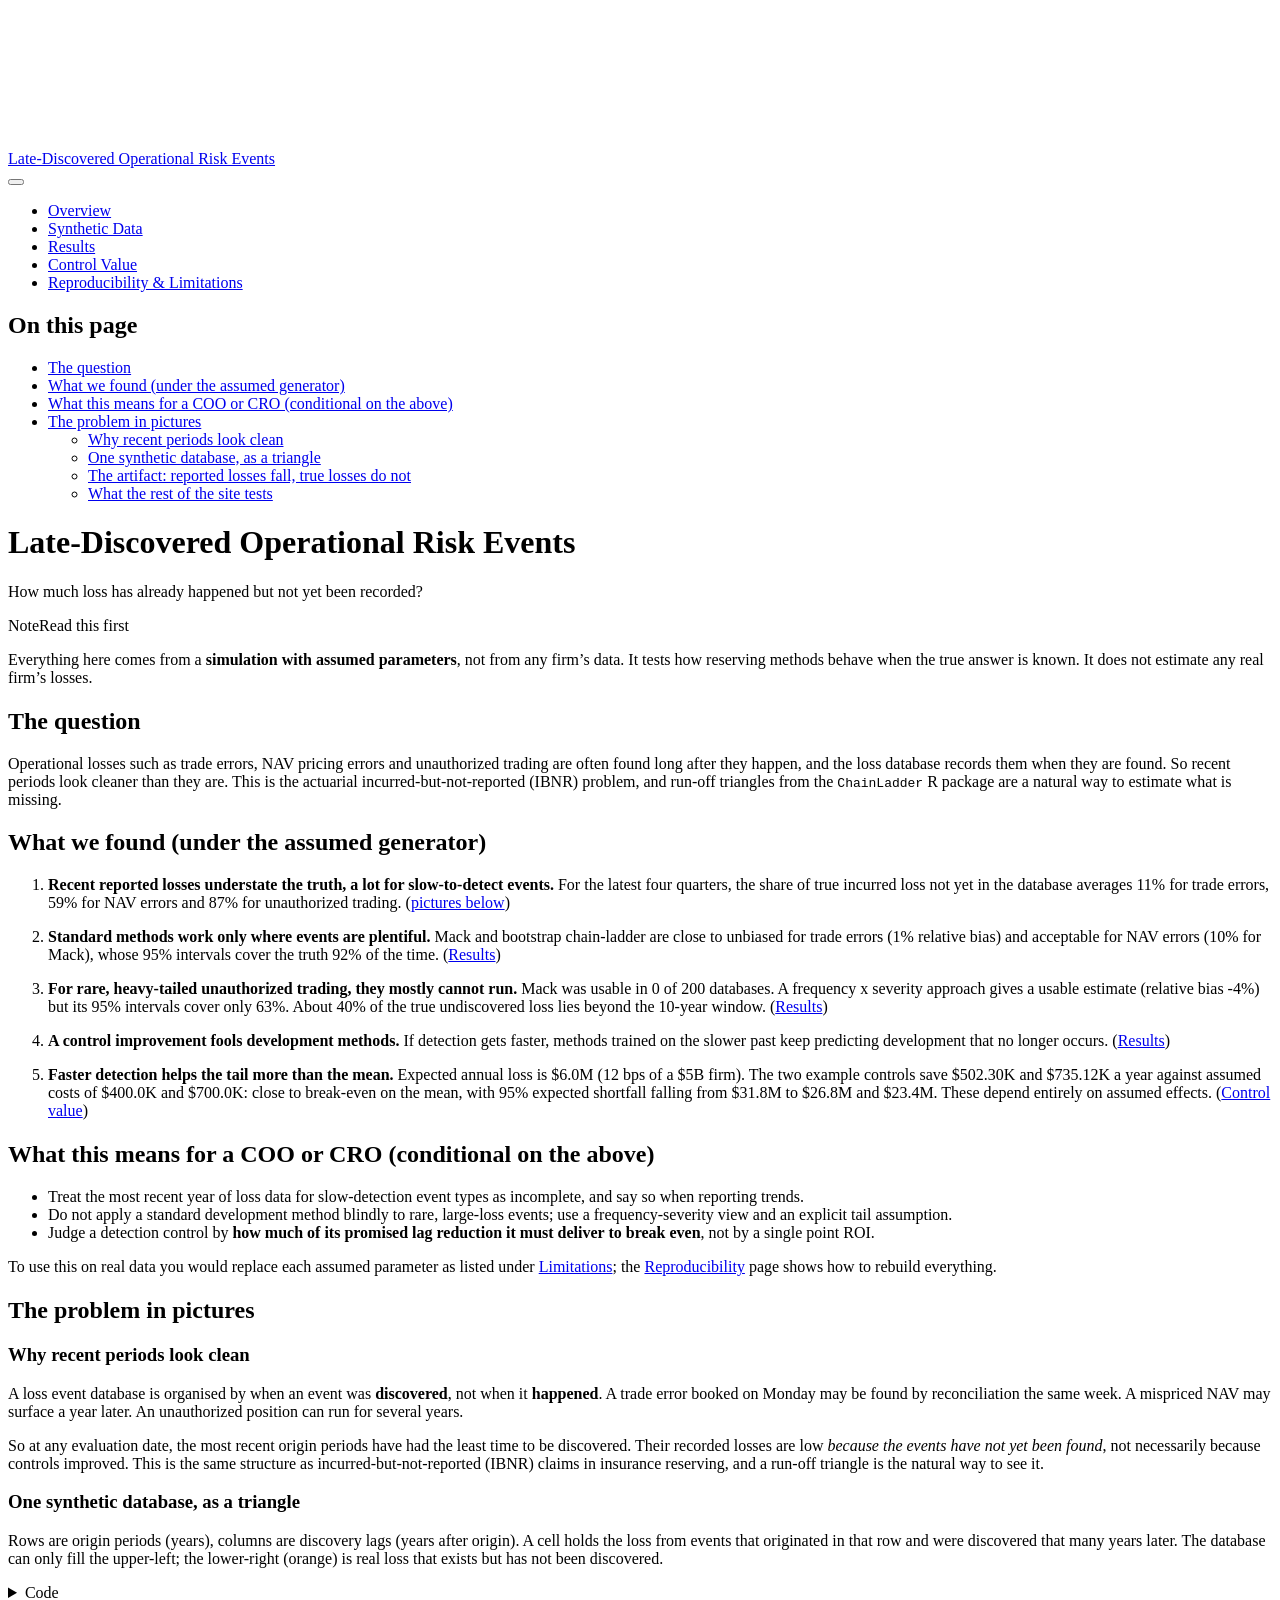
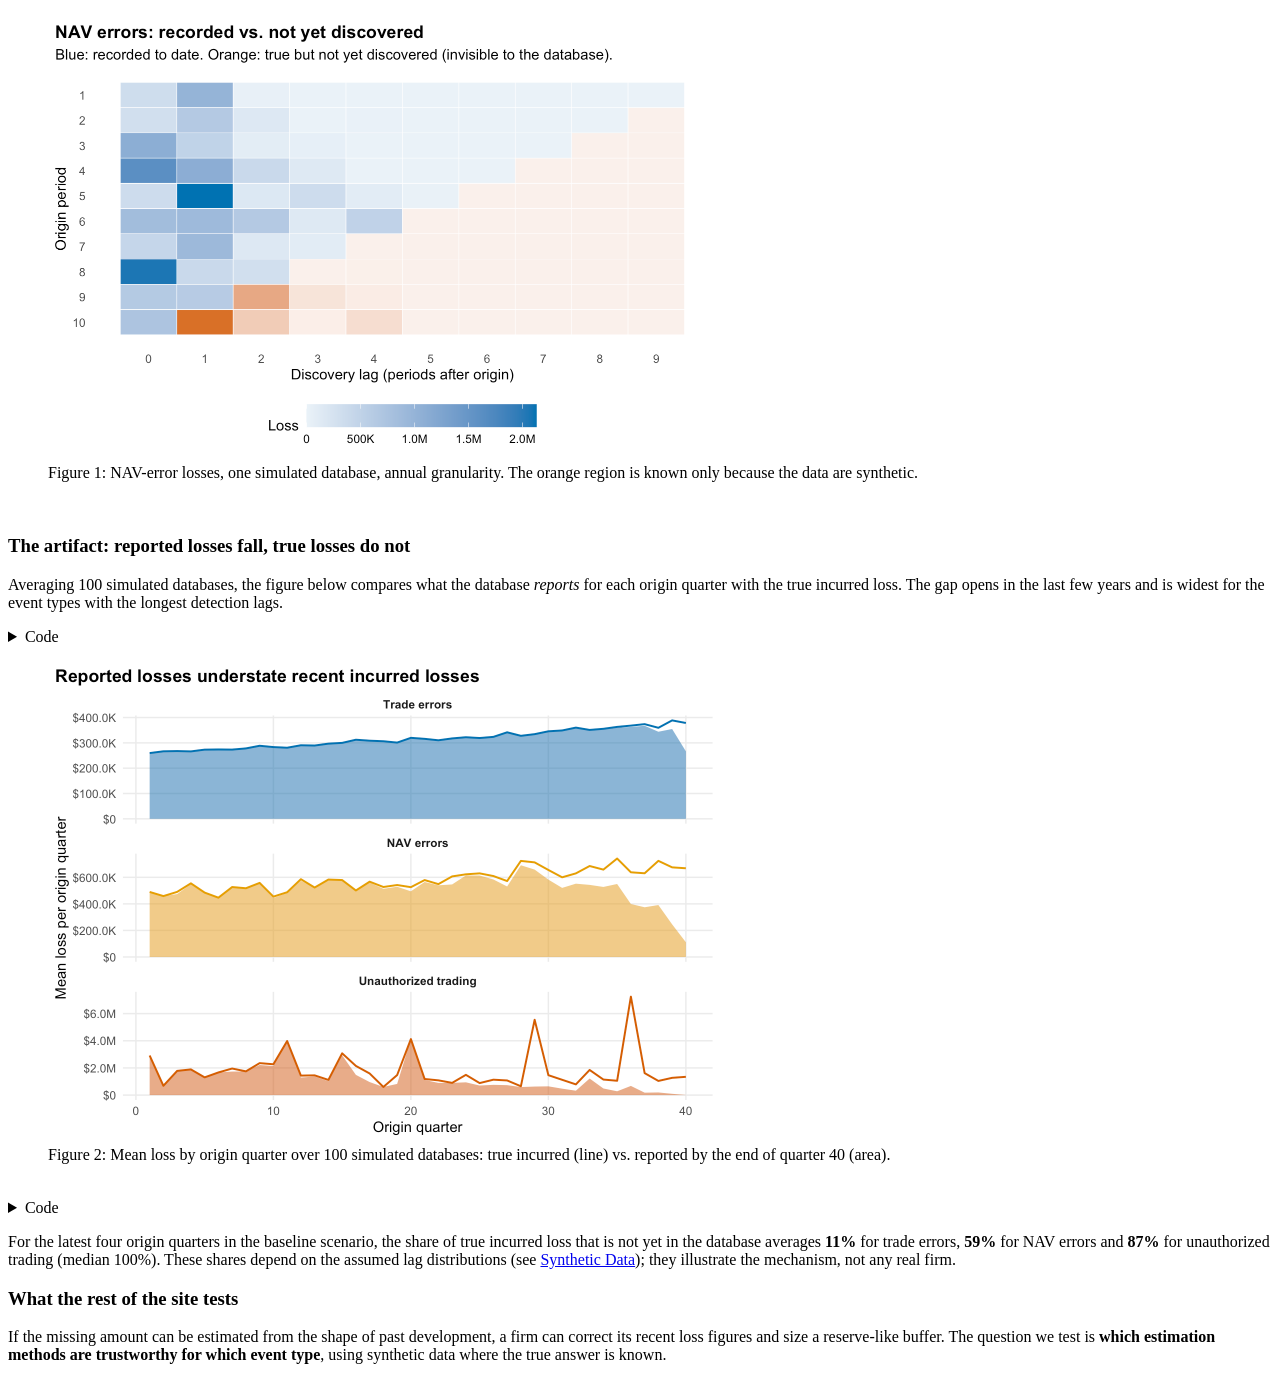
==== docs/index.html @ 443b8a9e "Initial commit: late-discovered operational risk events study Synthetic buy-side loss event database" ====
<!DOCTYPE html>
<html xmlns="http://www.w3.org/1999/xhtml" lang="en" xml:lang="en"><head>

<meta charset="utf-8">
<meta name="generator" content="quarto-1.8.26">

<meta name="viewport" content="width=device-width, initial-scale=1.0, user-scalable=yes">


<title>Late-Discovered Operational Risk Events</title>
<style>
code{white-space: pre-wrap;}
span.smallcaps{font-variant: small-caps;}
div.columns{display: flex; gap: min(4vw, 1.5em);}
div.column{flex: auto; overflow-x: auto;}
div.hanging-indent{margin-left: 1.5em; text-indent: -1.5em;}
ul.task-list{list-style: none;}
ul.task-list li input[type="checkbox"] {
  width: 0.8em;
  margin: 0 0.8em 0.2em -1em; /* quarto-specific, see https://github.com/quarto-dev/quarto-cli/issues/4556 */ 
  vertical-align: middle;
}
/* CSS for syntax highlighting */
html { -webkit-text-size-adjust: 100%; }
pre > code.sourceCode { white-space: pre; position: relative; }
pre > code.sourceCode > span { display: inline-block; line-height: 1.25; }
pre > code.sourceCode > span:empty { height: 1.2em; }
.sourceCode { overflow: visible; }
code.sourceCode > span { color: inherit; text-decoration: inherit; }
div.sourceCode { margin: 1em 0; }
pre.sourceCode { margin: 0; }
@media screen {
div.sourceCode { overflow: auto; }
}
@media print {
pre > code.sourceCode { white-space: pre-wrap; }
pre > code.sourceCode > span { text-indent: -5em; padding-left: 5em; }
}
pre.numberSource code
  { counter-reset: source-line 0; }
pre.numberSource code > span
  { position: relative; left: -4em; counter-increment: source-line; }
pre.numberSource code > span > a:first-child::before
  { content: counter(source-line);
    position: relative; left: -1em; text-align: right; vertical-align: baseline;
    border: none; display: inline-block;
    -webkit-touch-callout: none; -webkit-user-select: none;
    -khtml-user-select: none; -moz-user-select: none;
    -ms-user-select: none; user-select: none;
    padding: 0 4px; width: 4em;
  }
pre.numberSource { margin-left: 3em;  padding-left: 4px; }
div.sourceCode
  {   }
@media screen {
pre > code.sourceCode > span > a:first-child::before { text-decoration: underline; }
}
</style>


<script src="site_libs/quarto-nav/quarto-nav.js"></script>
<script src="site_libs/quarto-nav/headroom.min.js"></script>
<script src="site_libs/clipboard/clipboard.min.js"></script>
<script src="site_libs/quarto-search/autocomplete.umd.js"></script>
<script src="site_libs/quarto-search/fuse.min.js"></script>
<script src="site_libs/quarto-search/quarto-search.js"></script>
<meta name="quarto:offset" content="./">
<script src="site_libs/quarto-html/quarto.js" type="module"></script>
<script src="site_libs/quarto-html/tabsets/tabsets.js" type="module"></script>
<script src="site_libs/quarto-html/axe/axe-check.js" type="module"></script>
<script src="site_libs/quarto-html/popper.min.js"></script>
<script src="site_libs/quarto-html/tippy.umd.min.js"></script>
<script src="site_libs/quarto-html/anchor.min.js"></script>
<link href="site_libs/quarto-html/tippy.css" rel="stylesheet">
<link href="site_libs/quarto-html/quarto-syntax-highlighting-587c61ba64f3a5504c4d52d930310e48.css" rel="stylesheet" id="quarto-text-highlighting-styles">
<script src="site_libs/bootstrap/bootstrap.min.js"></script>
<link href="site_libs/bootstrap/bootstrap-icons.css" rel="stylesheet">
<link href="site_libs/bootstrap/bootstrap-5b4ad623e5705c0698d39aec6f10cf02.min.css" rel="stylesheet" append-hash="true" id="quarto-bootstrap" data-mode="light">
<script id="quarto-search-options" type="application/json">{
  "location": "navbar",
  "copy-button": false,
  "collapse-after": 3,
  "panel-placement": "end",
  "type": "overlay",
  "limit": 50,
  "keyboard-shortcut": [
    "f",
    "/",
    "s"
  ],
  "show-item-context": false,
  "language": {
    "search-no-results-text": "No results",
    "search-matching-documents-text": "matching documents",
    "search-copy-link-title": "Copy link to search",
    "search-hide-matches-text": "Hide additional matches",
    "search-more-match-text": "more match in this document",
    "search-more-matches-text": "more matches in this document",
    "search-clear-button-title": "Clear",
    "search-text-placeholder": "",
    "search-detached-cancel-button-title": "Cancel",
    "search-submit-button-title": "Submit",
    "search-label": "Search"
  }
}</script>


</head>

<body class="nav-fixed quarto-light">

<div id="quarto-search-results"></div>
  <header id="quarto-header" class="headroom fixed-top">
    <nav class="navbar navbar-expand-lg " data-bs-theme="dark">
      <div class="navbar-container container-fluid">
      <div class="navbar-brand-container mx-auto">
    <a class="navbar-brand" href="./index.html">
    <span class="navbar-title">Late-Discovered Operational Risk Events</span>
    </a>
  </div>
            <div id="quarto-search" class="" title="Search"></div>
          <button class="navbar-toggler" type="button" data-bs-toggle="collapse" data-bs-target="#navbarCollapse" aria-controls="navbarCollapse" role="menu" aria-expanded="false" aria-label="Toggle navigation" onclick="if (window.quartoToggleHeadroom) { window.quartoToggleHeadroom(); }">
  <span class="navbar-toggler-icon"></span>
</button>
          <div class="collapse navbar-collapse" id="navbarCollapse">
            <ul class="navbar-nav navbar-nav-scroll me-auto">
  <li class="nav-item">
    <a class="nav-link active" href="./index.html" aria-current="page"> 
<span class="menu-text">Overview</span></a>
  </li>  
  <li class="nav-item">
    <a class="nav-link" href="./data.html"> 
<span class="menu-text">Synthetic Data</span></a>
  </li>  
  <li class="nav-item">
    <a class="nav-link" href="./results.html"> 
<span class="menu-text">Results</span></a>
  </li>  
  <li class="nav-item">
    <a class="nav-link" href="./controls.html"> 
<span class="menu-text">Control Value</span></a>
  </li>  
  <li class="nav-item">
    <a class="nav-link" href="./reproducibility.html"> 
<span class="menu-text">Reproducibility &amp; Limitations</span></a>
  </li>  
</ul>
          </div> <!-- /navcollapse -->
            <div class="quarto-navbar-tools">
</div>
      </div> <!-- /container-fluid -->
    </nav>
</header>
<!-- content -->
<div id="quarto-content" class="quarto-container page-columns page-rows-contents page-layout-article page-navbar">
<!-- sidebar -->
<!-- margin-sidebar -->
    <div id="quarto-margin-sidebar" class="sidebar margin-sidebar">
        <nav id="TOC" role="doc-toc" class="toc-active">
    <h2 id="toc-title">On this page</h2>
   
  <ul>
  <li><a href="#the-question" id="toc-the-question" class="nav-link active" data-scroll-target="#the-question">The question</a></li>
  <li><a href="#what-we-found-under-the-assumed-generator" id="toc-what-we-found-under-the-assumed-generator" class="nav-link" data-scroll-target="#what-we-found-under-the-assumed-generator">What we found (under the assumed generator)</a></li>
  <li><a href="#what-this-means-for-a-coo-or-cro-conditional-on-the-above" id="toc-what-this-means-for-a-coo-or-cro-conditional-on-the-above" class="nav-link" data-scroll-target="#what-this-means-for-a-coo-or-cro-conditional-on-the-above">What this means for a COO or CRO (conditional on the above)</a></li>
  <li><a href="#sec-problem" id="toc-sec-problem" class="nav-link" data-scroll-target="#sec-problem">The problem in pictures</a>
  <ul class="collapse">
  <li><a href="#why-recent-periods-look-clean" id="toc-why-recent-periods-look-clean" class="nav-link" data-scroll-target="#why-recent-periods-look-clean">Why recent periods look clean</a></li>
  <li><a href="#one-synthetic-database-as-a-triangle" id="toc-one-synthetic-database-as-a-triangle" class="nav-link" data-scroll-target="#one-synthetic-database-as-a-triangle">One synthetic database, as a triangle</a></li>
  <li><a href="#the-artifact-reported-losses-fall-true-losses-do-not" id="toc-the-artifact-reported-losses-fall-true-losses-do-not" class="nav-link" data-scroll-target="#the-artifact-reported-losses-fall-true-losses-do-not">The artifact: reported losses fall, true losses do not</a></li>
  <li><a href="#what-the-rest-of-the-site-tests" id="toc-what-the-rest-of-the-site-tests" class="nav-link" data-scroll-target="#what-the-rest-of-the-site-tests">What the rest of the site tests</a></li>
  </ul></li>
  </ul>
</nav>
    </div>
<!-- main -->
<main class="content" id="quarto-document-content">

<header id="title-block-header" class="quarto-title-block default">
<div class="quarto-title">
<h1 class="title">Late-Discovered Operational Risk Events</h1>
<p class="subtitle lead">How much loss has already happened but not yet been recorded?</p>
</div>



<div class="quarto-title-meta">

    
  
    
  </div>
  


</header>


<div class="callout callout-style-default callout-note callout-titled">
<div class="callout-header d-flex align-content-center">
<div class="callout-icon-container">
<i class="callout-icon"></i>
</div>
<div class="callout-title-container flex-fill">
<span class="screen-reader-only">Note</span>Read this first
</div>
</div>
<div class="callout-body-container callout-body">
<p>Everything here comes from a <strong>simulation with assumed parameters</strong>, not from any firm’s data. It tests how reserving methods behave when the true answer is known. It does not estimate any real firm’s losses.</p>
</div>
</div>
<section id="the-question" class="level2">
<h2 class="anchored" data-anchor-id="the-question">The question</h2>
<p>Operational losses such as trade errors, NAV pricing errors and unauthorized trading are often found long after they happen, and the loss database records them when they are found. So recent periods look cleaner than they are. This is the actuarial incurred-but-not-reported (IBNR) problem, and run-off triangles from the <code>ChainLadder</code> R package are a natural way to estimate what is missing.</p>
</section>
<section id="what-we-found-under-the-assumed-generator" class="level2">
<h2 class="anchored" data-anchor-id="what-we-found-under-the-assumed-generator">What we found (under the assumed generator)</h2>
<ol type="1">
<li><p><strong>Recent reported losses understate the truth, a lot for slow-to-detect events.</strong> For the latest four quarters, the share of true incurred loss not yet in the database averages 11% for trade errors, 59% for NAV errors and 87% for unauthorized trading. (<a href="#sec-problem">pictures below</a>)</p></li>
<li><p><strong>Standard methods work only where events are plentiful.</strong> Mack and bootstrap chain-ladder are close to unbiased for trade errors (1% relative bias) and acceptable for NAV errors (10% for Mack), whose 95% intervals cover the truth 92% of the time. (<a href="./results.html#sec-validation">Results</a>)</p></li>
<li><p><strong>For rare, heavy-tailed unauthorized trading, they mostly cannot run.</strong> Mack was usable in 0 of 200 databases. A frequency x severity approach gives a usable estimate (relative bias -4%) but its 95% intervals cover only 63%. About 40% of the true undiscovered loss lies beyond the 10-year window. (<a href="./results.html#sec-amounts">Results</a>)</p></li>
<li><p><strong>A control improvement fools development methods.</strong> If detection gets faster, methods trained on the slower past keep predicting development that no longer occurs. (<a href="./results.html#sec-stress">Results</a>)</p></li>
<li><p><strong>Faster detection helps the tail more than the mean.</strong> Expected annual loss is $6.0M (12 bps of a $5B firm). The two example controls save $502.30K and $735.12K a year against assumed costs of $400.0K and $700.0K: close to break-even on the mean, with 95% expected shortfall falling from $31.8M to $26.8M and $23.4M. These depend entirely on assumed effects. (<a href="./controls.html">Control value</a>)</p></li>
</ol>
</section>
<section id="what-this-means-for-a-coo-or-cro-conditional-on-the-above" class="level2">
<h2 class="anchored" data-anchor-id="what-this-means-for-a-coo-or-cro-conditional-on-the-above">What this means for a COO or CRO (conditional on the above)</h2>
<ul>
<li>Treat the most recent year of loss data for slow-detection event types as incomplete, and say so when reporting trends.</li>
<li>Do not apply a standard development method blindly to rare, large-loss events; use a frequency-severity view and an explicit tail assumption.</li>
<li>Judge a detection control by <strong>how much of its promised lag reduction it must deliver to break even</strong>, not by a single point ROI.</li>
</ul>
<p>To use this on real data you would replace each assumed parameter as listed under <a href="./reproducibility.html#sec-limitations">Limitations</a>; the <a href="./reproducibility.html">Reproducibility</a> page shows how to rebuild everything.</p>
</section>
<section id="sec-problem" class="level2">
<h2 class="anchored" data-anchor-id="sec-problem">The problem in pictures</h2>
<section id="why-recent-periods-look-clean" class="level3">
<h3 class="anchored" data-anchor-id="why-recent-periods-look-clean">Why recent periods look clean</h3>
<p>A loss event database is organised by when an event was <strong>discovered</strong>, not when it <strong>happened</strong>. A trade error booked on Monday may be found by reconciliation the same week. A mispriced NAV may surface a year later. An unauthorized position can run for several years.</p>
<p>So at any evaluation date, the most recent origin periods have had the least time to be discovered. Their recorded losses are low <em>because the events have not yet been found</em>, not necessarily because controls improved. This is the same structure as incurred-but-not-reported (IBNR) claims in insurance reserving, and a run-off triangle is the natural way to see it.</p>
</section>
<section id="one-synthetic-database-as-a-triangle" class="level3">
<h3 class="anchored" data-anchor-id="one-synthetic-database-as-a-triangle">One synthetic database, as a triangle</h3>
<p>Rows are origin periods (years), columns are discovery lags (years after origin). A cell holds the loss from events that originated in that row and were discovered that many years later. The database can only fill the upper-left; the lower-right (orange) is real loss that exists but has not been discovered.</p>
<div class="cell">
<details class="code-fold">
<summary>Code</summary>
<div class="code-copy-outer-scaffold"><div class="sourceCode cell-code" id="cb1"><pre class="sourceCode r code-with-copy"><code class="sourceCode r"><span id="cb1-1"><a href="#cb1-1" aria-hidden="true" tabindex="-1"></a>events <span class="ot">&lt;-</span> <span class="fu">simulate_database</span>(pb, <span class="at">rep =</span> <span class="dv">1</span>)</span>
<span id="cb1-2"><a href="#cb1-2" aria-hidden="true" tabindex="-1"></a>sq <span class="ot">&lt;-</span> <span class="fu">build_square</span>(events, <span class="st">"nav_error"</span>, <span class="st">"amount"</span>, n_o, n_l, <span class="at">period =</span> <span class="dv">4</span>)<span class="sc">$</span>square</span>
<span id="cb1-3"><a href="#cb1-3" aria-hidden="true" tabindex="-1"></a><span class="fu">plot_triangle</span>(sq, <span class="st">"NAV errors: recorded vs. not yet discovered"</span>, <span class="st">"Loss"</span>)</span></code></pre></div><button title="Copy to Clipboard" class="code-copy-button"><i class="bi"></i></button></div>
</details>
<div class="cell-output-display">
<div id="fig-triangle" class="quarto-float quarto-figure quarto-figure-center anchored">
<figure class="quarto-float quarto-float-fig figure">
<div aria-describedby="fig-triangle-caption-0ceaefa1-69ba-4598-a22c-09a6ac19f8ca">
<img src="index_files/figure-html/fig-triangle-1.png" class="img-fluid figure-img" width="672">
</div>
<figcaption class="quarto-float-caption-bottom quarto-float-caption quarto-float-fig" id="fig-triangle-caption-0ceaefa1-69ba-4598-a22c-09a6ac19f8ca">
Figure&nbsp;1: NAV-error losses, one simulated database, annual granularity. The orange region is known only because the data are synthetic.
</figcaption>
</figure>
</div>
</div>
</div>
</section>
<section id="the-artifact-reported-losses-fall-true-losses-do-not" class="level3">
<h3 class="anchored" data-anchor-id="the-artifact-reported-losses-fall-true-losses-do-not">The artifact: reported losses fall, true losses do not</h3>
<p>Averaging 100 simulated databases, the figure below compares what the database <em>reports</em> for each origin quarter with the true incurred loss. The gap opens in the last few years and is widest for the event types with the longest detection lags.</p>
<div class="cell">
<details class="code-fold">
<summary>Code</summary>
<div class="code-copy-outer-scaffold"><div class="sourceCode cell-code" id="cb2"><pre class="sourceCode r code-with-copy"><code class="sourceCode r"><span id="cb2-1"><a href="#cb2-1" aria-hidden="true" tabindex="-1"></a>by_origin <span class="ot">&lt;-</span> parallel<span class="sc">::</span><span class="fu">mclapply</span>(<span class="dv">1</span><span class="sc">:</span><span class="dv">100</span>, \(r) {</span>
<span id="cb2-2"><a href="#cb2-2" aria-hidden="true" tabindex="-1"></a>  <span class="fu">simulate_database</span>(pb, <span class="at">rep =</span> r) <span class="sc">|&gt;</span></span>
<span id="cb2-3"><a href="#cb2-3" aria-hidden="true" tabindex="-1"></a>    <span class="fu">summarise</span>(<span class="at">incurred =</span> <span class="fu">sum</span>(severity), <span class="at">reported =</span> <span class="fu">sum</span>(severity[origin <span class="sc">+</span> lag <span class="sc">&lt;=</span> n_o]), <span class="at">.by =</span> <span class="fu">c</span>(type, origin))</span>
<span id="cb2-4"><a href="#cb2-4" aria-hidden="true" tabindex="-1"></a>}, <span class="at">mc.cores =</span> <span class="fu">max</span>(<span class="dv">1</span>L, parallel<span class="sc">::</span><span class="fu">detectCores</span>() <span class="sc">-</span> <span class="dv">2</span>L)) <span class="sc">|&gt;</span></span>
<span id="cb2-5"><a href="#cb2-5" aria-hidden="true" tabindex="-1"></a>  <span class="fu">bind_rows</span>() <span class="sc">|&gt;</span></span>
<span id="cb2-6"><a href="#cb2-6" aria-hidden="true" tabindex="-1"></a>  <span class="fu">summarise</span>(<span class="fu">across</span>(<span class="fu">c</span>(incurred, reported), mean), <span class="at">.by =</span> <span class="fu">c</span>(type, origin)) <span class="sc">|&gt;</span></span>
<span id="cb2-7"><a href="#cb2-7" aria-hidden="true" tabindex="-1"></a>  <span class="fu">mutate</span>(<span class="at">type =</span> <span class="fu">factor</span>(type_lab[type], <span class="at">levels =</span> type_lab))</span>
<span id="cb2-8"><a href="#cb2-8" aria-hidden="true" tabindex="-1"></a></span>
<span id="cb2-9"><a href="#cb2-9" aria-hidden="true" tabindex="-1"></a><span class="fu">ggplot</span>(by_origin, <span class="fu">aes</span>(origin)) <span class="sc">+</span></span>
<span id="cb2-10"><a href="#cb2-10" aria-hidden="true" tabindex="-1"></a>  <span class="fu">geom_area</span>(<span class="fu">aes</span>(<span class="at">y =</span> reported, <span class="at">fill =</span> type), <span class="at">alpha =</span> <span class="fl">0.55</span>) <span class="sc">+</span></span>
<span id="cb2-11"><a href="#cb2-11" aria-hidden="true" tabindex="-1"></a>  <span class="fu">geom_line</span>(<span class="fu">aes</span>(<span class="at">y =</span> incurred, <span class="at">colour =</span> type), <span class="at">linewidth =</span> <span class="fl">0.7</span>) <span class="sc">+</span></span>
<span id="cb2-12"><a href="#cb2-12" aria-hidden="true" tabindex="-1"></a>  <span class="fu">facet_wrap</span>(<span class="sc">~</span>type, <span class="at">ncol =</span> <span class="dv">1</span>, <span class="at">scales =</span> <span class="st">"free_y"</span>) <span class="sc">+</span></span>
<span id="cb2-13"><a href="#cb2-13" aria-hidden="true" tabindex="-1"></a>  <span class="fu">scale_fill_manual</span>(<span class="at">values =</span> type_col, <span class="at">guide =</span> <span class="st">"none"</span>) <span class="sc">+</span></span>
<span id="cb2-14"><a href="#cb2-14" aria-hidden="true" tabindex="-1"></a>  <span class="fu">scale_colour_manual</span>(<span class="at">values =</span> type_col, <span class="at">guide =</span> <span class="st">"none"</span>) <span class="sc">+</span></span>
<span id="cb2-15"><a href="#cb2-15" aria-hidden="true" tabindex="-1"></a>  <span class="fu">scale_y_continuous</span>(<span class="at">labels =</span> fmt_usd) <span class="sc">+</span></span>
<span id="cb2-16"><a href="#cb2-16" aria-hidden="true" tabindex="-1"></a>  <span class="fu">labs</span>(<span class="at">x =</span> <span class="st">"Origin quarter"</span>, <span class="at">y =</span> <span class="st">"Mean loss per origin quarter"</span>, <span class="at">title =</span> <span class="st">"Reported losses understate recent incurred losses"</span>) <span class="sc">+</span></span>
<span id="cb2-17"><a href="#cb2-17" aria-hidden="true" tabindex="-1"></a>  <span class="fu">theme_op</span>()</span></code></pre></div><button title="Copy to Clipboard" class="code-copy-button"><i class="bi"></i></button></div>
</details>
<div class="cell-output-display">
<div id="fig-gap" class="quarto-float quarto-figure quarto-figure-center anchored">
<figure class="quarto-float quarto-float-fig figure">
<div aria-describedby="fig-gap-caption-0ceaefa1-69ba-4598-a22c-09a6ac19f8ca">
<img src="index_files/figure-html/fig-gap-1.png" class="img-fluid figure-img" width="672">
</div>
<figcaption class="quarto-float-caption-bottom quarto-float-caption quarto-float-fig" id="fig-gap-caption-0ceaefa1-69ba-4598-a22c-09a6ac19f8ca">
Figure&nbsp;2: Mean loss by origin quarter over 100 simulated databases: true incurred (line) vs.&nbsp;reported by the end of quarter 40 (area).
</figcaption>
</figure>
</div>
</div>
</div>
<div class="cell">
<details class="code-fold">
<summary>Code</summary>
<div class="code-copy-outer-scaffold"><div class="sourceCode cell-code" id="cb3"><pre class="sourceCode r code-with-copy"><code class="sourceCode r"><span id="cb3-1"><a href="#cb3-1" aria-hidden="true" tabindex="-1"></a>gm <span class="ot">&lt;-</span> <span class="fu">setNames</span>(gap<span class="sc">$</span>median_understatement, gap<span class="sc">$</span>type)</span></code></pre></div><button title="Copy to Clipboard" class="code-copy-button"><i class="bi"></i></button></div>
</details>
</div>
<p>For the latest four origin quarters in the baseline scenario, the share of true incurred loss that is not yet in the database averages <strong>11%</strong> for trade errors, <strong>59%</strong> for NAV errors and <strong>87%</strong> for unauthorized trading (median 100%). These shares depend on the assumed lag distributions (see <a href="./data.html">Synthetic Data</a>); they illustrate the mechanism, not any real firm.</p>
</section>
<section id="what-the-rest-of-the-site-tests" class="level3">
<h3 class="anchored" data-anchor-id="what-the-rest-of-the-site-tests">What the rest of the site tests</h3>
<p>If the missing amount can be estimated from the shape of past development, a firm can correct its recent loss figures and size a reserve-like buffer. The question we test is <strong>which estimation methods are trustworthy for which event type</strong>, using synthetic data where the true answer is known.</p>


</section>
</section>

</main> <!-- /main -->
<script id="quarto-html-after-body" type="application/javascript">
  window.document.addEventListener("DOMContentLoaded", function (event) {
    const icon = "";
    const anchorJS = new window.AnchorJS();
    anchorJS.options = {
      placement: 'right',
      icon: icon
    };
    anchorJS.add('.anchored');
    const isCodeAnnotation = (el) => {
      for (const clz of el.classList) {
        if (clz.startsWith('code-annotation-')) {                     
          return true;
        }
      }
      return false;
    }
    const onCopySuccess = function(e) {
      // button target
      const button = e.trigger;
      // don't keep focus
      button.blur();
      // flash "checked"
      button.classList.add('code-copy-button-checked');
      var currentTitle = button.getAttribute("title");
      button.setAttribute("title", "Copied!");
      let tooltip;
      if (window.bootstrap) {
        button.setAttribute("data-bs-toggle", "tooltip");
        button.setAttribute("data-bs-placement", "left");
        button.setAttribute("data-bs-title", "Copied!");
        tooltip = new bootstrap.Tooltip(button, 
          { trigger: "manual", 
            customClass: "code-copy-button-tooltip",
            offset: [0, -8]});
        tooltip.show();    
      }
      setTimeout(function() {
        if (tooltip) {
          tooltip.hide();
          button.removeAttribute("data-bs-title");
          button.removeAttribute("data-bs-toggle");
          button.removeAttribute("data-bs-placement");
        }
        button.setAttribute("title", currentTitle);
        button.classList.remove('code-copy-button-checked');
      }, 1000);
      // clear code selection
      e.clearSelection();
    }
    const getTextToCopy = function(trigger) {
      const outerScaffold = trigger.parentElement.cloneNode(true);
      const codeEl = outerScaffold.querySelector('code');
      for (const childEl of codeEl.children) {
        if (isCodeAnnotation(childEl)) {
          childEl.remove();
        }
      }
      return codeEl.innerText;
    }
    const clipboard = new window.ClipboardJS('.code-copy-button:not([data-in-quarto-modal])', {
      text: getTextToCopy
    });
    clipboard.on('success', onCopySuccess);
    if (window.document.getElementById('quarto-embedded-source-code-modal')) {
      const clipboardModal = new window.ClipboardJS('.code-copy-button[data-in-quarto-modal]', {
        text: getTextToCopy,
        container: window.document.getElementById('quarto-embedded-source-code-modal')
      });
      clipboardModal.on('success', onCopySuccess);
    }
      var localhostRegex = new RegExp(/^(?:http|https):\/\/localhost\:?[0-9]*\//);
      var mailtoRegex = new RegExp(/^mailto:/);
        var filterRegex = new RegExp('/' + window.location.host + '/');
      var isInternal = (href) => {
          return filterRegex.test(href) || localhostRegex.test(href) || mailtoRegex.test(href);
      }
      // Inspect non-navigation links and adorn them if external
     var links = window.document.querySelectorAll('a[href]:not(.nav-link):not(.navbar-brand):not(.toc-action):not(.sidebar-link):not(.sidebar-item-toggle):not(.pagination-link):not(.no-external):not([aria-hidden]):not(.dropdown-item):not(.quarto-navigation-tool):not(.about-link)');
      for (var i=0; i<links.length; i++) {
        const link = links[i];
        if (!isInternal(link.href)) {
          // undo the damage that might have been done by quarto-nav.js in the case of
          // links that we want to consider external
          if (link.dataset.originalHref !== undefined) {
            link.href = link.dataset.originalHref;
          }
        }
      }
    function tippyHover(el, contentFn, onTriggerFn, onUntriggerFn) {
      const config = {
        allowHTML: true,
        maxWidth: 500,
        delay: 100,
        arrow: false,
        appendTo: function(el) {
            return el.parentElement;
        },
        interactive: true,
        interactiveBorder: 10,
        theme: 'quarto',
        placement: 'bottom-start',
      };
      if (contentFn) {
        config.content = contentFn;
      }
      if (onTriggerFn) {
        config.onTrigger = onTriggerFn;
      }
      if (onUntriggerFn) {
        config.onUntrigger = onUntriggerFn;
      }
      window.tippy(el, config); 
    }
    const noterefs = window.document.querySelectorAll('a[role="doc-noteref"]');
    for (var i=0; i<noterefs.length; i++) {
      const ref = noterefs[i];
      tippyHover(ref, function() {
        // use id or data attribute instead here
        let href = ref.getAttribute('data-footnote-href') || ref.getAttribute('href');
        try { href = new URL(href).hash; } catch {}
        const id = href.replace(/^#\/?/, "");
        const note = window.document.getElementById(id);
        if (note) {
          return note.innerHTML;
        } else {
          return "";
        }
      });
    }
    const xrefs = window.document.querySelectorAll('a.quarto-xref');
    const processXRef = (id, note) => {
      // Strip column container classes
      const stripColumnClz = (el) => {
        el.classList.remove("page-full", "page-columns");
        if (el.children) {
          for (const child of el.children) {
            stripColumnClz(child);
          }
        }
      }
      stripColumnClz(note)
      if (id === null || id.startsWith('sec-')) {
        // Special case sections, only their first couple elements
        const container = document.createElement("div");
        if (note.children && note.children.length > 2) {
          container.appendChild(note.children[0].cloneNode(true));
          for (let i = 1; i < note.children.length; i++) {
            const child = note.children[i];
            if (child.tagName === "P" && child.innerText === "") {
              continue;
            } else {
              container.appendChild(child.cloneNode(true));
              break;
            }
          }
          if (window.Quarto?.typesetMath) {
            window.Quarto.typesetMath(container);
          }
          return container.innerHTML
        } else {
          if (window.Quarto?.typesetMath) {
            window.Quarto.typesetMath(note);
          }
          return note.innerHTML;
        }
      } else {
        // Remove any anchor links if they are present
        const anchorLink = note.querySelector('a.anchorjs-link');
        if (anchorLink) {
          anchorLink.remove();
        }
        if (window.Quarto?.typesetMath) {
          window.Quarto.typesetMath(note);
        }
        if (note.classList.contains("callout")) {
          return note.outerHTML;
        } else {
          return note.innerHTML;
        }
      }
    }
    for (var i=0; i<xrefs.length; i++) {
      const xref = xrefs[i];
      tippyHover(xref, undefined, function(instance) {
        instance.disable();
        let url = xref.getAttribute('href');
        let hash = undefined; 
        if (url.startsWith('#')) {
          hash = url;
        } else {
          try { hash = new URL(url).hash; } catch {}
        }
        if (hash) {
          const id = hash.replace(/^#\/?/, "");
          const note = window.document.getElementById(id);
          if (note !== null) {
            try {
              const html = processXRef(id, note.cloneNode(true));
              instance.setContent(html);
            } finally {
              instance.enable();
              instance.show();
            }
          } else {
            // See if we can fetch this
            fetch(url.split('#')[0])
            .then(res => res.text())
            .then(html => {
              const parser = new DOMParser();
              const htmlDoc = parser.parseFromString(html, "text/html");
              const note = htmlDoc.getElementById(id);
              if (note !== null) {
                const html = processXRef(id, note);
                instance.setContent(html);
              } 
            }).finally(() => {
              instance.enable();
              instance.show();
            });
          }
        } else {
          // See if we can fetch a full url (with no hash to target)
          // This is a special case and we should probably do some content thinning / targeting
          fetch(url)
          .then(res => res.text())
          .then(html => {
            const parser = new DOMParser();
            const htmlDoc = parser.parseFromString(html, "text/html");
            const note = htmlDoc.querySelector('main.content');
            if (note !== null) {
              // This should only happen for chapter cross references
              // (since there is no id in the URL)
              // remove the first header
              if (note.children.length > 0 && note.children[0].tagName === "HEADER") {
                note.children[0].remove();
              }
              const html = processXRef(null, note);
              instance.setContent(html);
            } 
          }).finally(() => {
            instance.enable();
            instance.show();
          });
        }
      }, function(instance) {
      });
    }
        let selectedAnnoteEl;
        const selectorForAnnotation = ( cell, annotation) => {
          let cellAttr = 'data-code-cell="' + cell + '"';
          let lineAttr = 'data-code-annotation="' +  annotation + '"';
          const selector = 'span[' + cellAttr + '][' + lineAttr + ']';
          return selector;
        }
        const selectCodeLines = (annoteEl) => {
          const doc = window.document;
          const targetCell = annoteEl.getAttribute("data-target-cell");
          const targetAnnotation = annoteEl.getAttribute("data-target-annotation");
          const annoteSpan = window.document.querySelector(selectorForAnnotation(targetCell, targetAnnotation));
          const lines = annoteSpan.getAttribute("data-code-lines").split(",");
          const lineIds = lines.map((line) => {
            return targetCell + "-" + line;
          })
          let top = null;
          let height = null;
          let parent = null;
          if (lineIds.length > 0) {
              //compute the position of the single el (top and bottom and make a div)
              const el = window.document.getElementById(lineIds[0]);
              top = el.offsetTop;
              height = el.offsetHeight;
              parent = el.parentElement.parentElement;
            if (lineIds.length > 1) {
              const lastEl = window.document.getElementById(lineIds[lineIds.length - 1]);
              const bottom = lastEl.offsetTop + lastEl.offsetHeight;
              height = bottom - top;
            }
            if (top !== null && height !== null && parent !== null) {
              // cook up a div (if necessary) and position it 
              let div = window.document.getElementById("code-annotation-line-highlight");
              if (div === null) {
                div = window.document.createElement("div");
                div.setAttribute("id", "code-annotation-line-highlight");
                div.style.position = 'absolute';
                parent.appendChild(div);
              }
              div.style.top = top - 2 + "px";
              div.style.height = height + 4 + "px";
              div.style.left = 0;
              let gutterDiv = window.document.getElementById("code-annotation-line-highlight-gutter");
              if (gutterDiv === null) {
                gutterDiv = window.document.createElement("div");
                gutterDiv.setAttribute("id", "code-annotation-line-highlight-gutter");
                gutterDiv.style.position = 'absolute';
                const codeCell = window.document.getElementById(targetCell);
                const gutter = codeCell.querySelector('.code-annotation-gutter');
                gutter.appendChild(gutterDiv);
              }
              gutterDiv.style.top = top - 2 + "px";
              gutterDiv.style.height = height + 4 + "px";
            }
            selectedAnnoteEl = annoteEl;
          }
        };
        const unselectCodeLines = () => {
          const elementsIds = ["code-annotation-line-highlight", "code-annotation-line-highlight-gutter"];
          elementsIds.forEach((elId) => {
            const div = window.document.getElementById(elId);
            if (div) {
              div.remove();
            }
          });
          selectedAnnoteEl = undefined;
        };
          // Handle positioning of the toggle
      window.addEventListener(
        "resize",
        throttle(() => {
          elRect = undefined;
          if (selectedAnnoteEl) {
            selectCodeLines(selectedAnnoteEl);
          }
        }, 10)
      );
      function throttle(fn, ms) {
      let throttle = false;
      let timer;
        return (...args) => {
          if(!throttle) { // first call gets through
              fn.apply(this, args);
              throttle = true;
          } else { // all the others get throttled
              if(timer) clearTimeout(timer); // cancel #2
              timer = setTimeout(() => {
                fn.apply(this, args);
                timer = throttle = false;
              }, ms);
          }
        };
      }
        // Attach click handler to the DT
        const annoteDls = window.document.querySelectorAll('dt[data-target-cell]');
        for (const annoteDlNode of annoteDls) {
          annoteDlNode.addEventListener('click', (event) => {
            const clickedEl = event.target;
            if (clickedEl !== selectedAnnoteEl) {
              unselectCodeLines();
              const activeEl = window.document.querySelector('dt[data-target-cell].code-annotation-active');
              if (activeEl) {
                activeEl.classList.remove('code-annotation-active');
              }
              selectCodeLines(clickedEl);
              clickedEl.classList.add('code-annotation-active');
            } else {
              // Unselect the line
              unselectCodeLines();
              clickedEl.classList.remove('code-annotation-active');
            }
          });
        }
    const findCites = (el) => {
      const parentEl = el.parentElement;
      if (parentEl) {
        const cites = parentEl.dataset.cites;
        if (cites) {
          return {
            el,
            cites: cites.split(' ')
          };
        } else {
          return findCites(el.parentElement)
        }
      } else {
        return undefined;
      }
    };
    var bibliorefs = window.document.querySelectorAll('a[role="doc-biblioref"]');
    for (var i=0; i<bibliorefs.length; i++) {
      const ref = bibliorefs[i];
      const citeInfo = findCites(ref);
      if (citeInfo) {
        tippyHover(citeInfo.el, function() {
          var popup = window.document.createElement('div');
          citeInfo.cites.forEach(function(cite) {
            var citeDiv = window.document.createElement('div');
            citeDiv.classList.add('hanging-indent');
            citeDiv.classList.add('csl-entry');
            var biblioDiv = window.document.getElementById('ref-' + cite);
            if (biblioDiv) {
              citeDiv.innerHTML = biblioDiv.innerHTML;
            }
            popup.appendChild(citeDiv);
          });
          return popup.innerHTML;
        });
      }
    }
  });
  </script>
</div> <!-- /content -->




</body></html>
---- docs/site_libs/quarto-html/tippy.css ----
.tippy-box[data-animation=fade][data-state=hidden]{opacity:0}[data-tippy-root]{max-width:calc(100vw - 10px)}.tippy-box{position:relative;background-color:#333;color:#fff;border-radius:4px;font-size:14px;line-height:1.4;white-space:normal;outline:0;transition-property:transform,visibility,opacity}.tippy-box[data-placement^=top]>.tippy-arrow{bottom:0}.tippy-box[data-placement^=top]>.tippy-arrow:before{bottom:-7px;left:0;border-width:8px 8px 0;border-top-color:initial;transform-origin:center top}.tippy-box[data-placement^=bottom]>.tippy-arrow{top:0}.tippy-box[data-placement^=bottom]>.tippy-arrow:before{top:-7px;left:0;border-width:0 8px 8px;border-bottom-color:initial;transform-origin:center bottom}.tippy-box[data-placement^=left]>.tippy-arrow{right:0}.tippy-box[data-placement^=left]>.tippy-arrow:before{border-width:8px 0 8px 8px;border-left-color:initial;right:-7px;transform-origin:center left}.tippy-box[data-placement^=right]>.tippy-arrow{left:0}.tippy-box[data-placement^=right]>.tippy-arrow:before{left:-7px;border-width:8px 8px 8px 0;border-right-color:initial;transform-origin:center right}.tippy-box[data-inertia][data-state=visible]{transition-timing-function:cubic-bezier(.54,1.5,.38,1.11)}.tippy-arrow{width:16px;height:16px;color:#333}.tippy-arrow:before{content:"";position:absolute;border-color:transparent;border-style:solid}.tippy-content{position:relative;padding:5px 9px;z-index:1}
---- docs/site_libs/quarto-html/quarto-syntax-highlighting-587c61ba64f3a5504c4d52d930310e48.css ----
/* quarto syntax highlight colors */
:root {
  --quarto-hl-ot-color: #003B4F;
  --quarto-hl-at-color: #657422;
  --quarto-hl-ss-color: #20794D;
  --quarto-hl-an-color: #5E5E5E;
  --quarto-hl-fu-color: #4758AB;
  --quarto-hl-st-color: #20794D;
  --quarto-hl-cf-color: #003B4F;
  --quarto-hl-op-color: #5E5E5E;
  --quarto-hl-er-color: #AD0000;
  --quarto-hl-bn-color: #AD0000;
  --quarto-hl-al-color: #AD0000;
  --quarto-hl-va-color: #111111;
  --quarto-hl-bu-color: inherit;
  --quarto-hl-ex-color: inherit;
  --quarto-hl-pp-color: #AD0000;
  --quarto-hl-in-color: #5E5E5E;
  --quarto-hl-vs-color: #20794D;
  --quarto-hl-wa-color: #5E5E5E;
  --quarto-hl-do-color: #5E5E5E;
  --quarto-hl-im-color: #00769E;
  --quarto-hl-ch-color: #20794D;
  --quarto-hl-dt-color: #AD0000;
  --quarto-hl-fl-color: #AD0000;
  --quarto-hl-co-color: #5E5E5E;
  --quarto-hl-cv-color: #5E5E5E;
  --quarto-hl-cn-color: #8f5902;
  --quarto-hl-sc-color: #5E5E5E;
  --quarto-hl-dv-color: #AD0000;
  --quarto-hl-kw-color: #003B4F;
}

/* other quarto variables */
:root {
  --quarto-font-monospace: SFMono-Regular, Menlo, Monaco, Consolas, "Liberation Mono", "Courier New", monospace;
}

/* syntax highlight based on Pandoc's rules */
pre > code.sourceCode > span {
  color: #003B4F;
}

code.sourceCode > span {
  color: #003B4F;
}

div.sourceCode,
div.sourceCode pre.sourceCode {
  color: #003B4F;
}

/* Normal */
code span {
  color: #003B4F;
}

/* Alert */
code span.al {
  color: #AD0000;
  font-style: inherit;
}

/* Annotation */
code span.an {
  color: #5E5E5E;
  font-style: inherit;
}

/* Attribute */
code span.at {
  color: #657422;
  font-style: inherit;
}

/* BaseN */
code span.bn {
  color: #AD0000;
  font-style: inherit;
}

/* BuiltIn */
code span.bu {
  font-style: inherit;
}

/* ControlFlow */
code span.cf {
  color: #003B4F;
  font-weight: bold;
  font-style: inherit;
}

/* Char */
code span.ch {
  color: #20794D;
  font-style: inherit;
}

/* Constant */
code span.cn {
  color: #8f5902;
  font-style: inherit;
}

/* Comment */
code span.co {
  color: #5E5E5E;
  font-style: inherit;
}

/* CommentVar */
code span.cv {
  color: #5E5E5E;
  font-style: italic;
}

/* Documentation */
code span.do {
  color: #5E5E5E;
  font-style: italic;
}

/* DataType */
code span.dt {
  color: #AD0000;
  font-style: inherit;
}

/* DecVal */
code span.dv {
  color: #AD0000;
  font-style: inherit;
}

/* Error */
code span.er {
  color: #AD0000;
  font-style: inherit;
}

/* Extension */
code span.ex {
  font-style: inherit;
}

/* Float */
code span.fl {
  color: #AD0000;
  font-style: inherit;
}

/* Function */
code span.fu {
  color: #4758AB;
  font-style: inherit;
}

/* Import */
code span.im {
  color: #00769E;
  font-style: inherit;
}

/* Information */
code span.in {
  color: #5E5E5E;
  font-style: inherit;
}

/* Keyword */
code span.kw {
  color: #003B4F;
  font-weight: bold;
  font-style: inherit;
}

/* Operator */
code span.op {
  color: #5E5E5E;
  font-style: inherit;
}

/* Other */
code span.ot {
  color: #003B4F;
  font-style: inherit;
}

/* Preprocessor */
code span.pp {
  color: #AD0000;
  font-style: inherit;
}

/* SpecialChar */
code span.sc {
  color: #5E5E5E;
  font-style: inherit;
}

/* SpecialString */
code span.ss {
  color: #20794D;
  font-style: inherit;
}

/* String */
code span.st {
  color: #20794D;
  font-style: inherit;
}

/* Variable */
code span.va {
  color: #111111;
  font-style: inherit;
}

/* VerbatimString */
code span.vs {
  color: #20794D;
  font-style: inherit;
}

/* Warning */
code span.wa {
  color: #5E5E5E;
  font-style: italic;
}

.prevent-inlining {
  content: "</";
}

/*# sourceMappingURL=2dce1cc6c82594539e1579de68416b47.css.map */
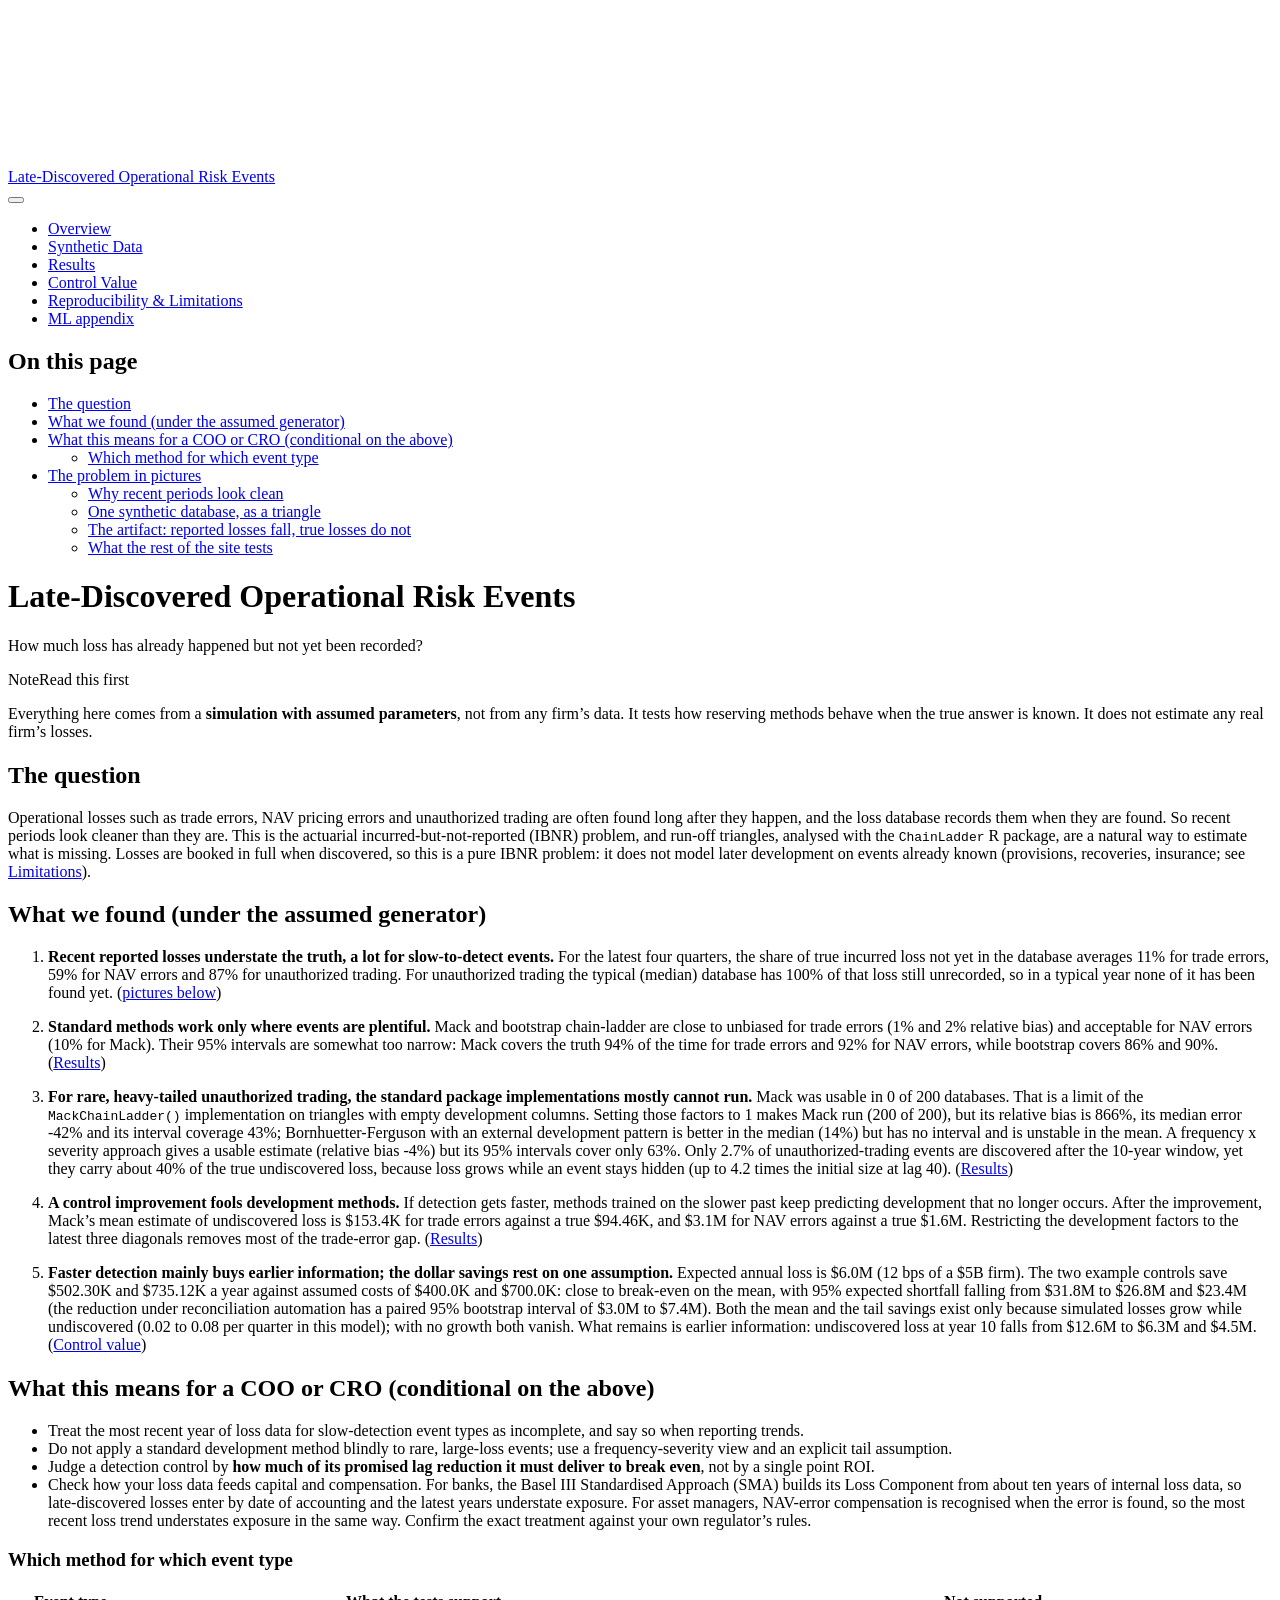
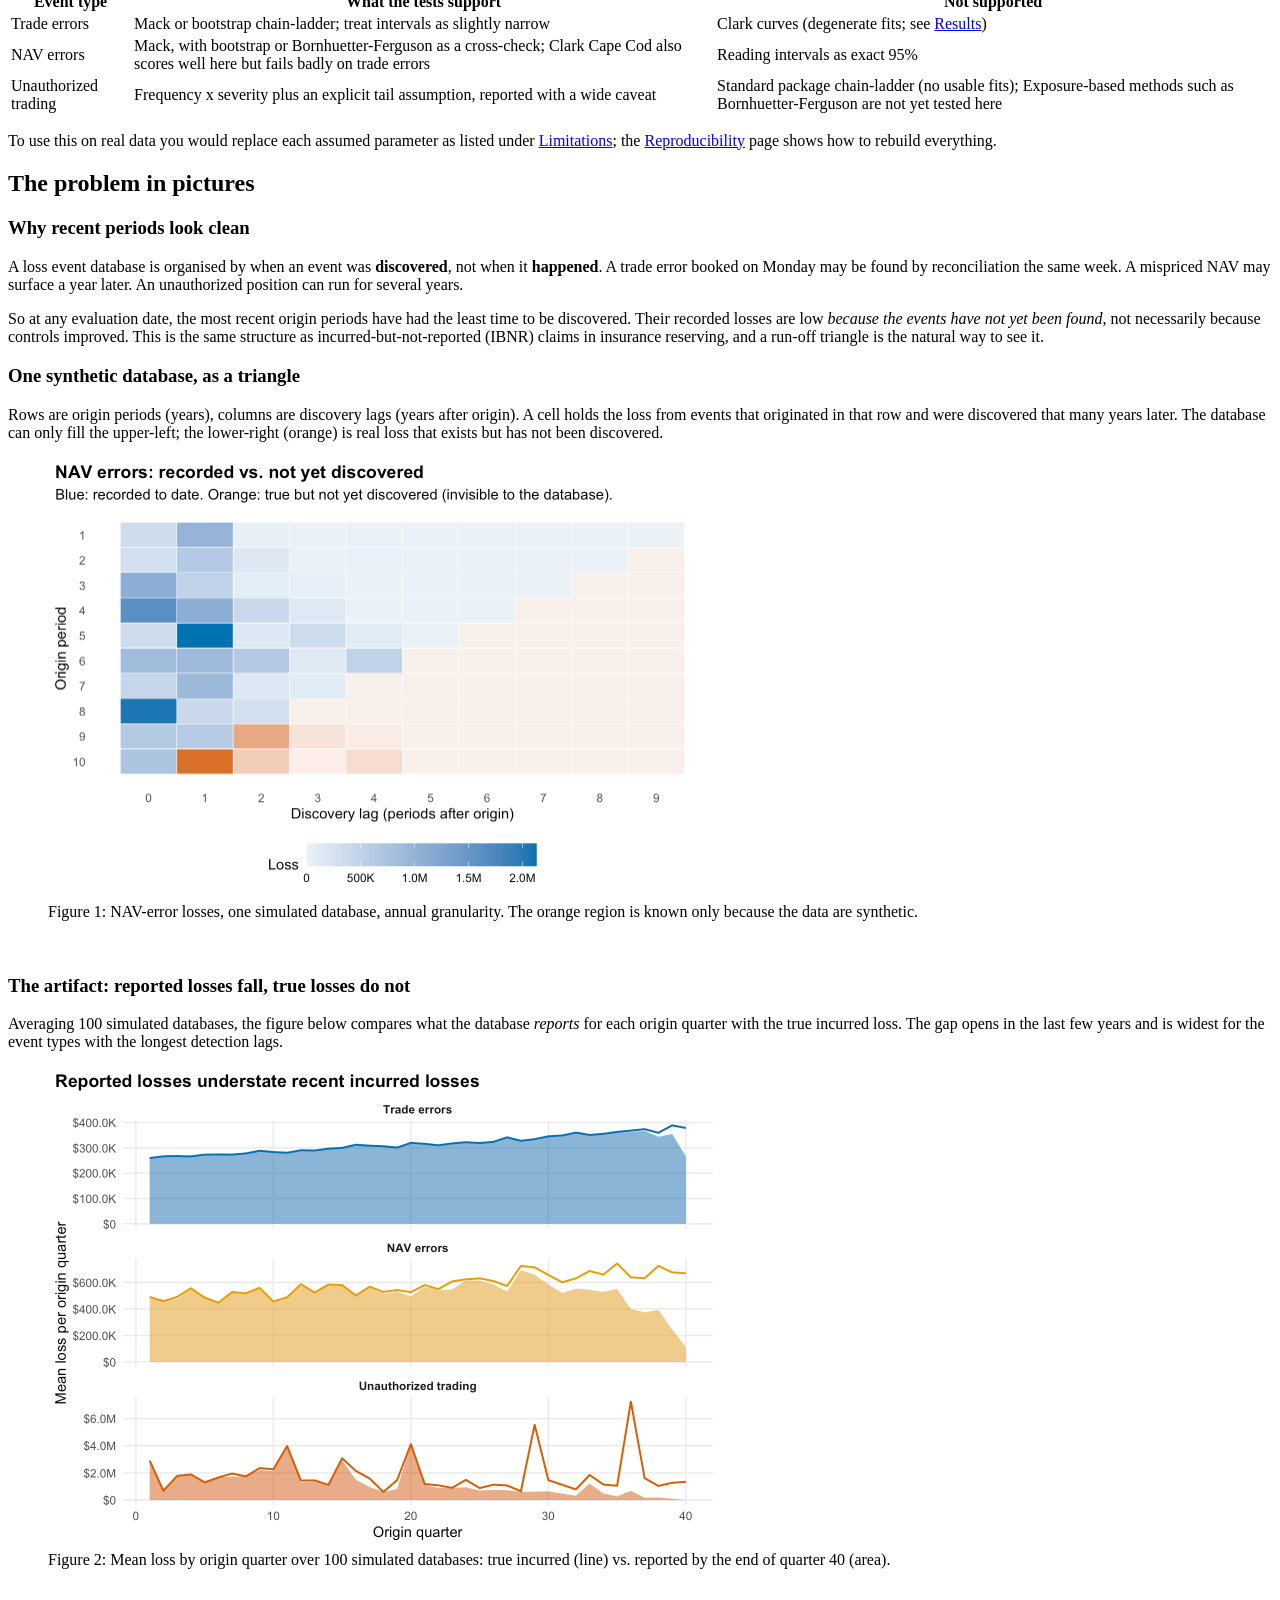
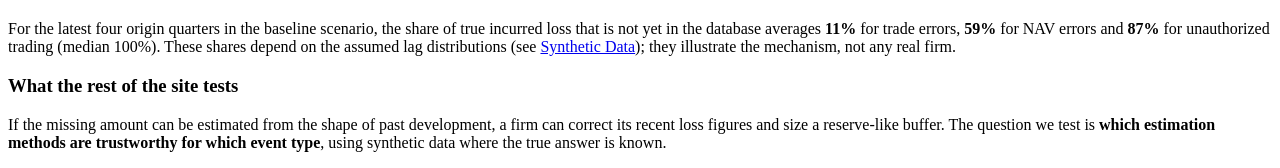
==== commit 2dc119ee: "Perplexity-dirven feedback changes" ====
--- a/docs/index.html
+++ b/docs/index.html
@@ -19,41 +19,6 @@
   width: 0.8em;
   margin: 0 0.8em 0.2em -1em; /* quarto-specific, see https://github.com/quarto-dev/quarto-cli/issues/4556 */ 
   vertical-align: middle;
-}
-/* CSS for syntax highlighting */
-html { -webkit-text-size-adjust: 100%; }
-pre > code.sourceCode { white-space: pre; position: relative; }
-pre > code.sourceCode > span { display: inline-block; line-height: 1.25; }
-pre > code.sourceCode > span:empty { height: 1.2em; }
-.sourceCode { overflow: visible; }
-code.sourceCode > span { color: inherit; text-decoration: inherit; }
-div.sourceCode { margin: 1em 0; }
-pre.sourceCode { margin: 0; }
-@media screen {
-div.sourceCode { overflow: auto; }
-}
-@media print {
-pre > code.sourceCode { white-space: pre-wrap; }
-pre > code.sourceCode > span { text-indent: -5em; padding-left: 5em; }
-}
-pre.numberSource code
-  { counter-reset: source-line 0; }
-pre.numberSource code > span
-  { position: relative; left: -4em; counter-increment: source-line; }
-pre.numberSource code > span > a:first-child::before
-  { content: counter(source-line);
-    position: relative; left: -1em; text-align: right; vertical-align: baseline;
-    border: none; display: inline-block;
-    -webkit-touch-callout: none; -webkit-user-select: none;
-    -khtml-user-select: none; -moz-user-select: none;
-    -ms-user-select: none; user-select: none;
-    padding: 0 4px; width: 4em;
-  }
-pre.numberSource { margin-left: 3em;  padding-left: 4px; }
-div.sourceCode
-  {   }
-@media screen {
-pre > code.sourceCode > span > a:first-child::before { text-decoration: underline; }
 }
 </style>
 
@@ -144,6 +109,10 @@
     <a class="nav-link" href="./reproducibility.html"> 
 <span class="menu-text">Reproducibility &amp; Limitations</span></a>
   </li>  
+  <li class="nav-item">
+    <a class="nav-link" href="./ml-appendix.html"> 
+<span class="menu-text">ML appendix</span></a>
+  </li>  
 </ul>
           </div> <!-- /navcollapse -->
             <div class="quarto-navbar-tools">
@@ -162,7 +131,10 @@
   <ul>
   <li><a href="#the-question" id="toc-the-question" class="nav-link active" data-scroll-target="#the-question">The question</a></li>
   <li><a href="#what-we-found-under-the-assumed-generator" id="toc-what-we-found-under-the-assumed-generator" class="nav-link" data-scroll-target="#what-we-found-under-the-assumed-generator">What we found (under the assumed generator)</a></li>
-  <li><a href="#what-this-means-for-a-coo-or-cro-conditional-on-the-above" id="toc-what-this-means-for-a-coo-or-cro-conditional-on-the-above" class="nav-link" data-scroll-target="#what-this-means-for-a-coo-or-cro-conditional-on-the-above">What this means for a COO or CRO (conditional on the above)</a></li>
+  <li><a href="#what-this-means-for-a-coo-or-cro-conditional-on-the-above" id="toc-what-this-means-for-a-coo-or-cro-conditional-on-the-above" class="nav-link" data-scroll-target="#what-this-means-for-a-coo-or-cro-conditional-on-the-above">What this means for a COO or CRO (conditional on the above)</a>
+  <ul class="collapse">
+  <li><a href="#which-method-for-which-event-type" id="toc-which-method-for-which-event-type" class="nav-link" data-scroll-target="#which-method-for-which-event-type">Which method for which event type</a></li>
+  </ul></li>
   <li><a href="#sec-problem" id="toc-sec-problem" class="nav-link" data-scroll-target="#sec-problem">The problem in pictures</a>
   <ul class="collapse">
   <li><a href="#why-recent-periods-look-clean" id="toc-why-recent-periods-look-clean" class="nav-link" data-scroll-target="#why-recent-periods-look-clean">Why recent periods look clean</a></li>
@@ -211,16 +183,16 @@
 </div>
 <section id="the-question" class="level2">
 <h2 class="anchored" data-anchor-id="the-question">The question</h2>
-<p>Operational losses such as trade errors, NAV pricing errors and unauthorized trading are often found long after they happen, and the loss database records them when they are found. So recent periods look cleaner than they are. This is the actuarial incurred-but-not-reported (IBNR) problem, and run-off triangles from the <code>ChainLadder</code> R package are a natural way to estimate what is missing.</p>
+<p>Operational losses such as trade errors, NAV pricing errors and unauthorized trading are often found long after they happen, and the loss database records them when they are found. So recent periods look cleaner than they are. This is the actuarial incurred-but-not-reported (IBNR) problem, and run-off triangles, analysed with the <code>ChainLadder</code> R package, are a natural way to estimate what is missing. Losses are booked in full when discovered, so this is a pure IBNR problem: it does not model later development on events already known (provisions, recoveries, insurance; see <a href="./reproducibility.html#sec-limitations">Limitations</a>).</p>
 </section>
 <section id="what-we-found-under-the-assumed-generator" class="level2">
 <h2 class="anchored" data-anchor-id="what-we-found-under-the-assumed-generator">What we found (under the assumed generator)</h2>
 <ol type="1">
-<li><p><strong>Recent reported losses understate the truth, a lot for slow-to-detect events.</strong> For the latest four quarters, the share of true incurred loss not yet in the database averages 11% for trade errors, 59% for NAV errors and 87% for unauthorized trading. (<a href="#sec-problem">pictures below</a>)</p></li>
-<li><p><strong>Standard methods work only where events are plentiful.</strong> Mack and bootstrap chain-ladder are close to unbiased for trade errors (1% relative bias) and acceptable for NAV errors (10% for Mack), whose 95% intervals cover the truth 92% of the time. (<a href="./results.html#sec-validation">Results</a>)</p></li>
-<li><p><strong>For rare, heavy-tailed unauthorized trading, they mostly cannot run.</strong> Mack was usable in 0 of 200 databases. A frequency x severity approach gives a usable estimate (relative bias -4%) but its 95% intervals cover only 63%. About 40% of the true undiscovered loss lies beyond the 10-year window. (<a href="./results.html#sec-amounts">Results</a>)</p></li>
-<li><p><strong>A control improvement fools development methods.</strong> If detection gets faster, methods trained on the slower past keep predicting development that no longer occurs. (<a href="./results.html#sec-stress">Results</a>)</p></li>
-<li><p><strong>Faster detection helps the tail more than the mean.</strong> Expected annual loss is $6.0M (12 bps of a $5B firm). The two example controls save $502.30K and $735.12K a year against assumed costs of $400.0K and $700.0K: close to break-even on the mean, with 95% expected shortfall falling from $31.8M to $26.8M and $23.4M. These depend entirely on assumed effects. (<a href="./controls.html">Control value</a>)</p></li>
+<li><p><strong>Recent reported losses understate the truth, a lot for slow-to-detect events.</strong> For the latest four quarters, the share of true incurred loss not yet in the database averages 11% for trade errors, 59% for NAV errors and 87% for unauthorized trading. For unauthorized trading the typical (median) database has 100% of that loss still unrecorded, so in a typical year none of it has been found yet. (<a href="#sec-problem">pictures below</a>)</p></li>
+<li><p><strong>Standard methods work only where events are plentiful.</strong> Mack and bootstrap chain-ladder are close to unbiased for trade errors (1% and 2% relative bias) and acceptable for NAV errors (10% for Mack). Their 95% intervals are somewhat too narrow: Mack covers the truth 94% of the time for trade errors and 92% for NAV errors, while bootstrap covers 86% and 90%. (<a href="./results.html#sec-validation">Results</a>)</p></li>
+<li><p><strong>For rare, heavy-tailed unauthorized trading, the standard package implementations mostly cannot run.</strong> Mack was usable in 0 of 200 databases. That is a limit of the <code>MackChainLadder()</code> implementation on triangles with empty development columns. Setting those factors to 1 makes Mack run (200 of 200), but its relative bias is 866%, its median error -42% and its interval coverage 43%; Bornhuetter-Ferguson with an external development pattern is better in the median (14%) but has no interval and is unstable in the mean. A frequency x severity approach gives a usable estimate (relative bias -4%) but its 95% intervals cover only 63%. Only 2.7% of unauthorized-trading events are discovered after the 10-year window, yet they carry about 40% of the true undiscovered loss, because loss grows while an event stays hidden (up to 4.2 times the initial size at lag 40). (<a href="./results.html#sec-amounts">Results</a>)</p></li>
+<li><p><strong>A control improvement fools development methods.</strong> If detection gets faster, methods trained on the slower past keep predicting development that no longer occurs. After the improvement, Mack’s mean estimate of undiscovered loss is $153.4K for trade errors against a true $94.46K, and $3.1M for NAV errors against a true $1.6M. Restricting the development factors to the latest three diagonals removes most of the trade-error gap. (<a href="./results.html#sec-stress">Results</a>)</p></li>
+<li><p><strong>Faster detection mainly buys earlier information; the dollar savings rest on one assumption.</strong> Expected annual loss is $6.0M (12 bps of a $5B firm). The two example controls save $502.30K and $735.12K a year against assumed costs of $400.0K and $700.0K: close to break-even on the mean, with 95% expected shortfall falling from $31.8M to $26.8M and $23.4M (the reduction under reconciliation automation has a paired 95% bootstrap interval of $3.0M to $7.4M). Both the mean and the tail savings exist only because simulated losses grow while undiscovered (0.02 to 0.08 per quarter in this model); with no growth both vanish. What remains is earlier information: undiscovered loss at year 10 falls from $12.6M to $6.3M and $4.5M. (<a href="./controls.html">Control value</a>)</p></li>
 </ol>
 </section>
 <section id="what-this-means-for-a-coo-or-cro-conditional-on-the-above" class="level2">
@@ -229,8 +201,38 @@
 <li>Treat the most recent year of loss data for slow-detection event types as incomplete, and say so when reporting trends.</li>
 <li>Do not apply a standard development method blindly to rare, large-loss events; use a frequency-severity view and an explicit tail assumption.</li>
 <li>Judge a detection control by <strong>how much of its promised lag reduction it must deliver to break even</strong>, not by a single point ROI.</li>
+<li>Check how your loss data feeds capital and compensation. For banks, the Basel III Standardised Approach (SMA) builds its Loss Component from about ten years of internal loss data, so late-discovered losses enter by date of accounting and the latest years understate exposure. For asset managers, NAV-error compensation is recognised when the error is found, so the most recent loss trend understates exposure in the same way. Confirm the exact treatment against your own regulator’s rules.</li>
 </ul>
+<section id="which-method-for-which-event-type" class="level3">
+<h3 class="anchored" data-anchor-id="which-method-for-which-event-type">Which method for which event type</h3>
+<table class="caption-top table">
+<thead>
+<tr class="header">
+<th>Event type</th>
+<th>What the tests support</th>
+<th>Not supported</th>
+</tr>
+</thead>
+<tbody>
+<tr class="odd">
+<td>Trade errors</td>
+<td>Mack or bootstrap chain-ladder; treat intervals as slightly narrow</td>
+<td>Clark curves (degenerate fits; see <a href="./results.html#sec-amounts">Results</a>)</td>
+</tr>
+<tr class="even">
+<td>NAV errors</td>
+<td>Mack, with bootstrap or Bornhuetter-Ferguson as a cross-check; Clark Cape Cod also scores well here but fails badly on trade errors</td>
+<td>Reading intervals as exact 95%</td>
+</tr>
+<tr class="odd">
+<td>Unauthorized trading</td>
+<td>Frequency x severity plus an explicit tail assumption, reported with a wide caveat</td>
+<td>Standard package chain-ladder (no usable fits); Exposure-based methods such as Bornhuetter-Ferguson are not yet tested here</td>
+</tr>
+</tbody>
+</table>
 <p>To use this on real data you would replace each assumed parameter as listed under <a href="./reproducibility.html#sec-limitations">Limitations</a>; the <a href="./reproducibility.html">Reproducibility</a> page shows how to rebuild everything.</p>
+</section>
 </section>
 <section id="sec-problem" class="level2">
 <h2 class="anchored" data-anchor-id="sec-problem">The problem in pictures</h2>
@@ -243,12 +245,6 @@
 <h3 class="anchored" data-anchor-id="one-synthetic-database-as-a-triangle">One synthetic database, as a triangle</h3>
 <p>Rows are origin periods (years), columns are discovery lags (years after origin). A cell holds the loss from events that originated in that row and were discovered that many years later. The database can only fill the upper-left; the lower-right (orange) is real loss that exists but has not been discovered.</p>
 <div class="cell">
-<details class="code-fold">
-<summary>Code</summary>
-<div class="code-copy-outer-scaffold"><div class="sourceCode cell-code" id="cb1"><pre class="sourceCode r code-with-copy"><code class="sourceCode r"><span id="cb1-1"><a href="#cb1-1" aria-hidden="true" tabindex="-1"></a>events <span class="ot">&lt;-</span> <span class="fu">simulate_database</span>(pb, <span class="at">rep =</span> <span class="dv">1</span>)</span>
-<span id="cb1-2"><a href="#cb1-2" aria-hidden="true" tabindex="-1"></a>sq <span class="ot">&lt;-</span> <span class="fu">build_square</span>(events, <span class="st">"nav_error"</span>, <span class="st">"amount"</span>, n_o, n_l, <span class="at">period =</span> <span class="dv">4</span>)<span class="sc">$</span>square</span>
-<span id="cb1-3"><a href="#cb1-3" aria-hidden="true" tabindex="-1"></a><span class="fu">plot_triangle</span>(sq, <span class="st">"NAV errors: recorded vs. not yet discovered"</span>, <span class="st">"Loss"</span>)</span></code></pre></div><button title="Copy to Clipboard" class="code-copy-button"><i class="bi"></i></button></div>
-</details>
 <div class="cell-output-display">
 <div id="fig-triangle" class="quarto-float quarto-figure quarto-figure-center anchored">
 <figure class="quarto-float quarto-float-fig figure">
@@ -267,26 +263,6 @@
 <h3 class="anchored" data-anchor-id="the-artifact-reported-losses-fall-true-losses-do-not">The artifact: reported losses fall, true losses do not</h3>
 <p>Averaging 100 simulated databases, the figure below compares what the database <em>reports</em> for each origin quarter with the true incurred loss. The gap opens in the last few years and is widest for the event types with the longest detection lags.</p>
 <div class="cell">
-<details class="code-fold">
-<summary>Code</summary>
-<div class="code-copy-outer-scaffold"><div class="sourceCode cell-code" id="cb2"><pre class="sourceCode r code-with-copy"><code class="sourceCode r"><span id="cb2-1"><a href="#cb2-1" aria-hidden="true" tabindex="-1"></a>by_origin <span class="ot">&lt;-</span> parallel<span class="sc">::</span><span class="fu">mclapply</span>(<span class="dv">1</span><span class="sc">:</span><span class="dv">100</span>, \(r) {</span>
-<span id="cb2-2"><a href="#cb2-2" aria-hidden="true" tabindex="-1"></a>  <span class="fu">simulate_database</span>(pb, <span class="at">rep =</span> r) <span class="sc">|&gt;</span></span>
-<span id="cb2-3"><a href="#cb2-3" aria-hidden="true" tabindex="-1"></a>    <span class="fu">summarise</span>(<span class="at">incurred =</span> <span class="fu">sum</span>(severity), <span class="at">reported =</span> <span class="fu">sum</span>(severity[origin <span class="sc">+</span> lag <span class="sc">&lt;=</span> n_o]), <span class="at">.by =</span> <span class="fu">c</span>(type, origin))</span>
-<span id="cb2-4"><a href="#cb2-4" aria-hidden="true" tabindex="-1"></a>}, <span class="at">mc.cores =</span> <span class="fu">max</span>(<span class="dv">1</span>L, parallel<span class="sc">::</span><span class="fu">detectCores</span>() <span class="sc">-</span> <span class="dv">2</span>L)) <span class="sc">|&gt;</span></span>
-<span id="cb2-5"><a href="#cb2-5" aria-hidden="true" tabindex="-1"></a>  <span class="fu">bind_rows</span>() <span class="sc">|&gt;</span></span>
-<span id="cb2-6"><a href="#cb2-6" aria-hidden="true" tabindex="-1"></a>  <span class="fu">summarise</span>(<span class="fu">across</span>(<span class="fu">c</span>(incurred, reported), mean), <span class="at">.by =</span> <span class="fu">c</span>(type, origin)) <span class="sc">|&gt;</span></span>
-<span id="cb2-7"><a href="#cb2-7" aria-hidden="true" tabindex="-1"></a>  <span class="fu">mutate</span>(<span class="at">type =</span> <span class="fu">factor</span>(type_lab[type], <span class="at">levels =</span> type_lab))</span>
-<span id="cb2-8"><a href="#cb2-8" aria-hidden="true" tabindex="-1"></a></span>
-<span id="cb2-9"><a href="#cb2-9" aria-hidden="true" tabindex="-1"></a><span class="fu">ggplot</span>(by_origin, <span class="fu">aes</span>(origin)) <span class="sc">+</span></span>
-<span id="cb2-10"><a href="#cb2-10" aria-hidden="true" tabindex="-1"></a>  <span class="fu">geom_area</span>(<span class="fu">aes</span>(<span class="at">y =</span> reported, <span class="at">fill =</span> type), <span class="at">alpha =</span> <span class="fl">0.55</span>) <span class="sc">+</span></span>
-<span id="cb2-11"><a href="#cb2-11" aria-hidden="true" tabindex="-1"></a>  <span class="fu">geom_line</span>(<span class="fu">aes</span>(<span class="at">y =</span> incurred, <span class="at">colour =</span> type), <span class="at">linewidth =</span> <span class="fl">0.7</span>) <span class="sc">+</span></span>
-<span id="cb2-12"><a href="#cb2-12" aria-hidden="true" tabindex="-1"></a>  <span class="fu">facet_wrap</span>(<span class="sc">~</span>type, <span class="at">ncol =</span> <span class="dv">1</span>, <span class="at">scales =</span> <span class="st">"free_y"</span>) <span class="sc">+</span></span>
-<span id="cb2-13"><a href="#cb2-13" aria-hidden="true" tabindex="-1"></a>  <span class="fu">scale_fill_manual</span>(<span class="at">values =</span> type_col, <span class="at">guide =</span> <span class="st">"none"</span>) <span class="sc">+</span></span>
-<span id="cb2-14"><a href="#cb2-14" aria-hidden="true" tabindex="-1"></a>  <span class="fu">scale_colour_manual</span>(<span class="at">values =</span> type_col, <span class="at">guide =</span> <span class="st">"none"</span>) <span class="sc">+</span></span>
-<span id="cb2-15"><a href="#cb2-15" aria-hidden="true" tabindex="-1"></a>  <span class="fu">scale_y_continuous</span>(<span class="at">labels =</span> fmt_usd) <span class="sc">+</span></span>
-<span id="cb2-16"><a href="#cb2-16" aria-hidden="true" tabindex="-1"></a>  <span class="fu">labs</span>(<span class="at">x =</span> <span class="st">"Origin quarter"</span>, <span class="at">y =</span> <span class="st">"Mean loss per origin quarter"</span>, <span class="at">title =</span> <span class="st">"Reported losses understate recent incurred losses"</span>) <span class="sc">+</span></span>
-<span id="cb2-17"><a href="#cb2-17" aria-hidden="true" tabindex="-1"></a>  <span class="fu">theme_op</span>()</span></code></pre></div><button title="Copy to Clipboard" class="code-copy-button"><i class="bi"></i></button></div>
-</details>
 <div class="cell-output-display">
 <div id="fig-gap" class="quarto-float quarto-figure quarto-figure-center anchored">
 <figure class="quarto-float quarto-float-fig figure">
@@ -299,12 +275,6 @@
 </figure>
 </div>
 </div>
-</div>
-<div class="cell">
-<details class="code-fold">
-<summary>Code</summary>
-<div class="code-copy-outer-scaffold"><div class="sourceCode cell-code" id="cb3"><pre class="sourceCode r code-with-copy"><code class="sourceCode r"><span id="cb3-1"><a href="#cb3-1" aria-hidden="true" tabindex="-1"></a>gm <span class="ot">&lt;-</span> <span class="fu">setNames</span>(gap<span class="sc">$</span>median_understatement, gap<span class="sc">$</span>type)</span></code></pre></div><button title="Copy to Clipboard" class="code-copy-button"><i class="bi"></i></button></div>
-</details>
 </div>
 <p>For the latest four origin quarters in the baseline scenario, the share of true incurred loss that is not yet in the database averages <strong>11%</strong> for trade errors, <strong>59%</strong> for NAV errors and <strong>87%</strong> for unauthorized trading (median 100%). These shares depend on the assumed lag distributions (see <a href="./data.html">Synthetic Data</a>); they illustrate the mechanism, not any real firm.</p>
 </section>
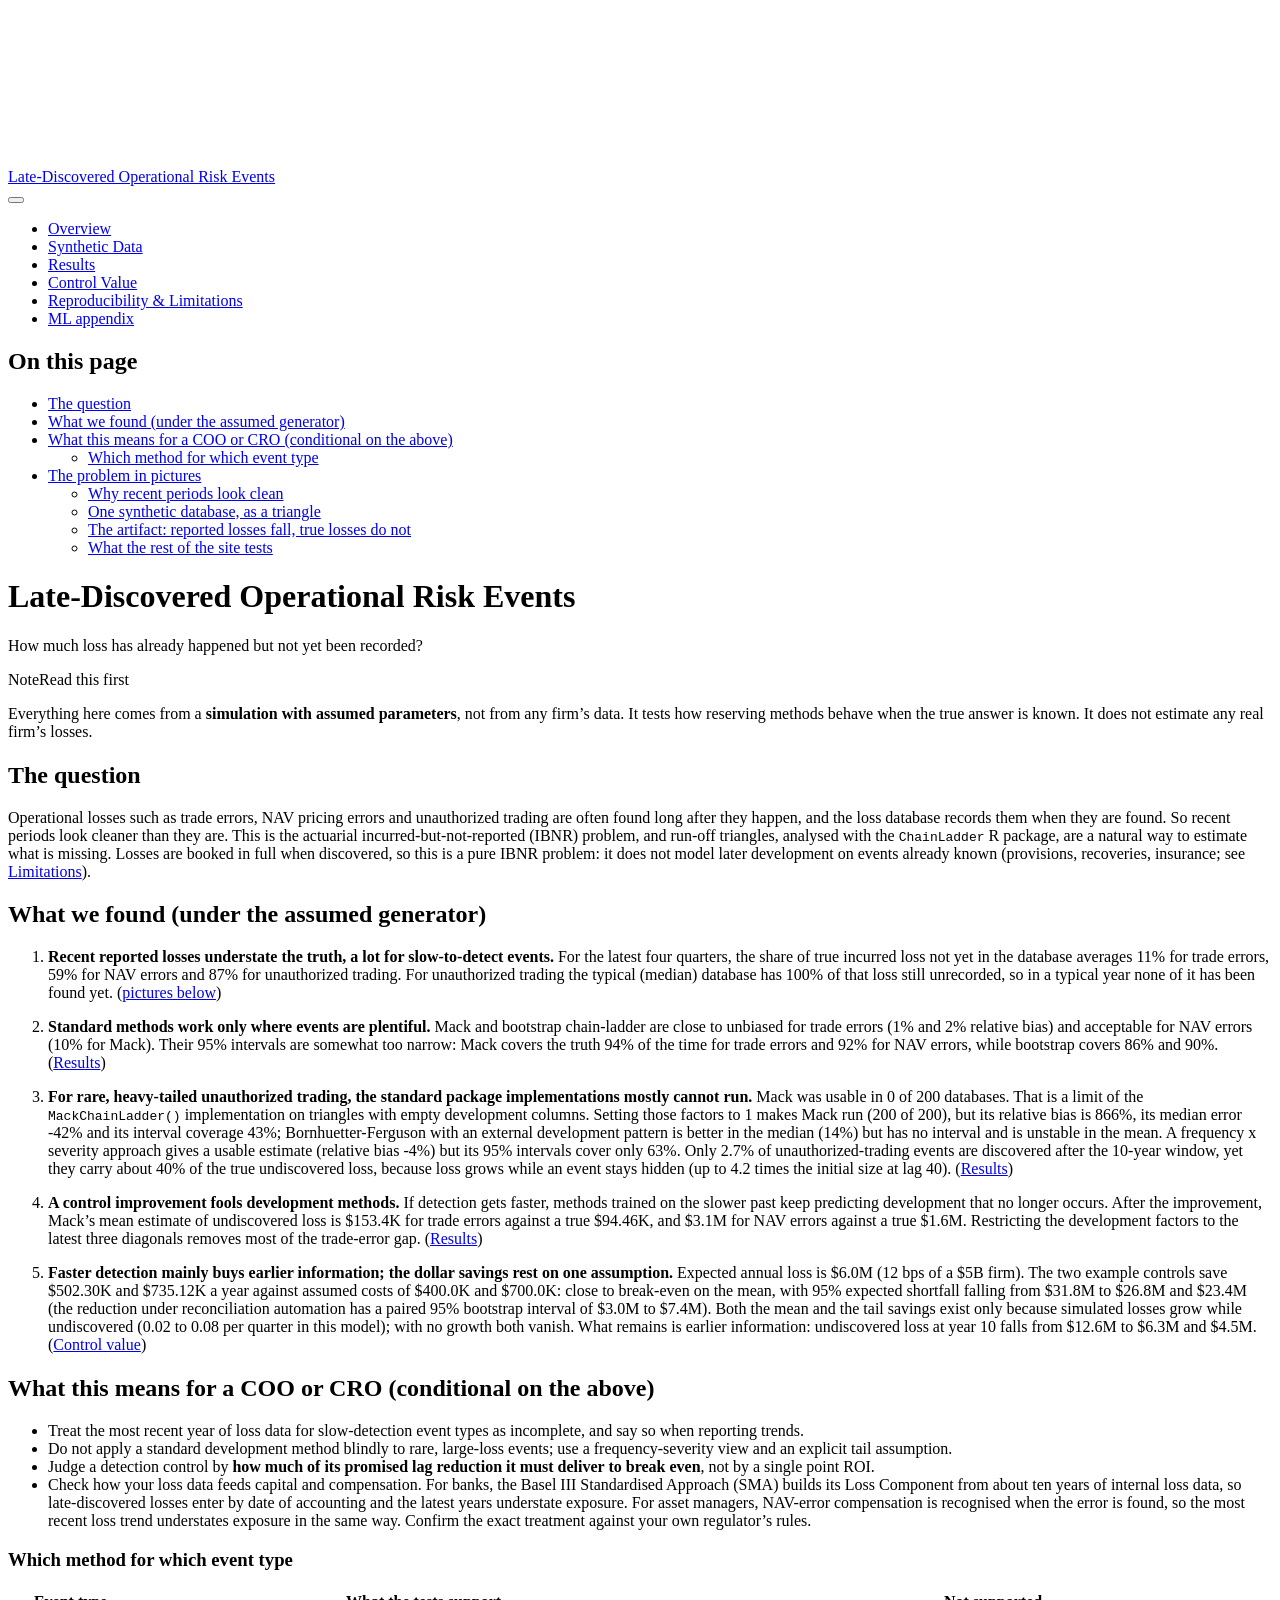
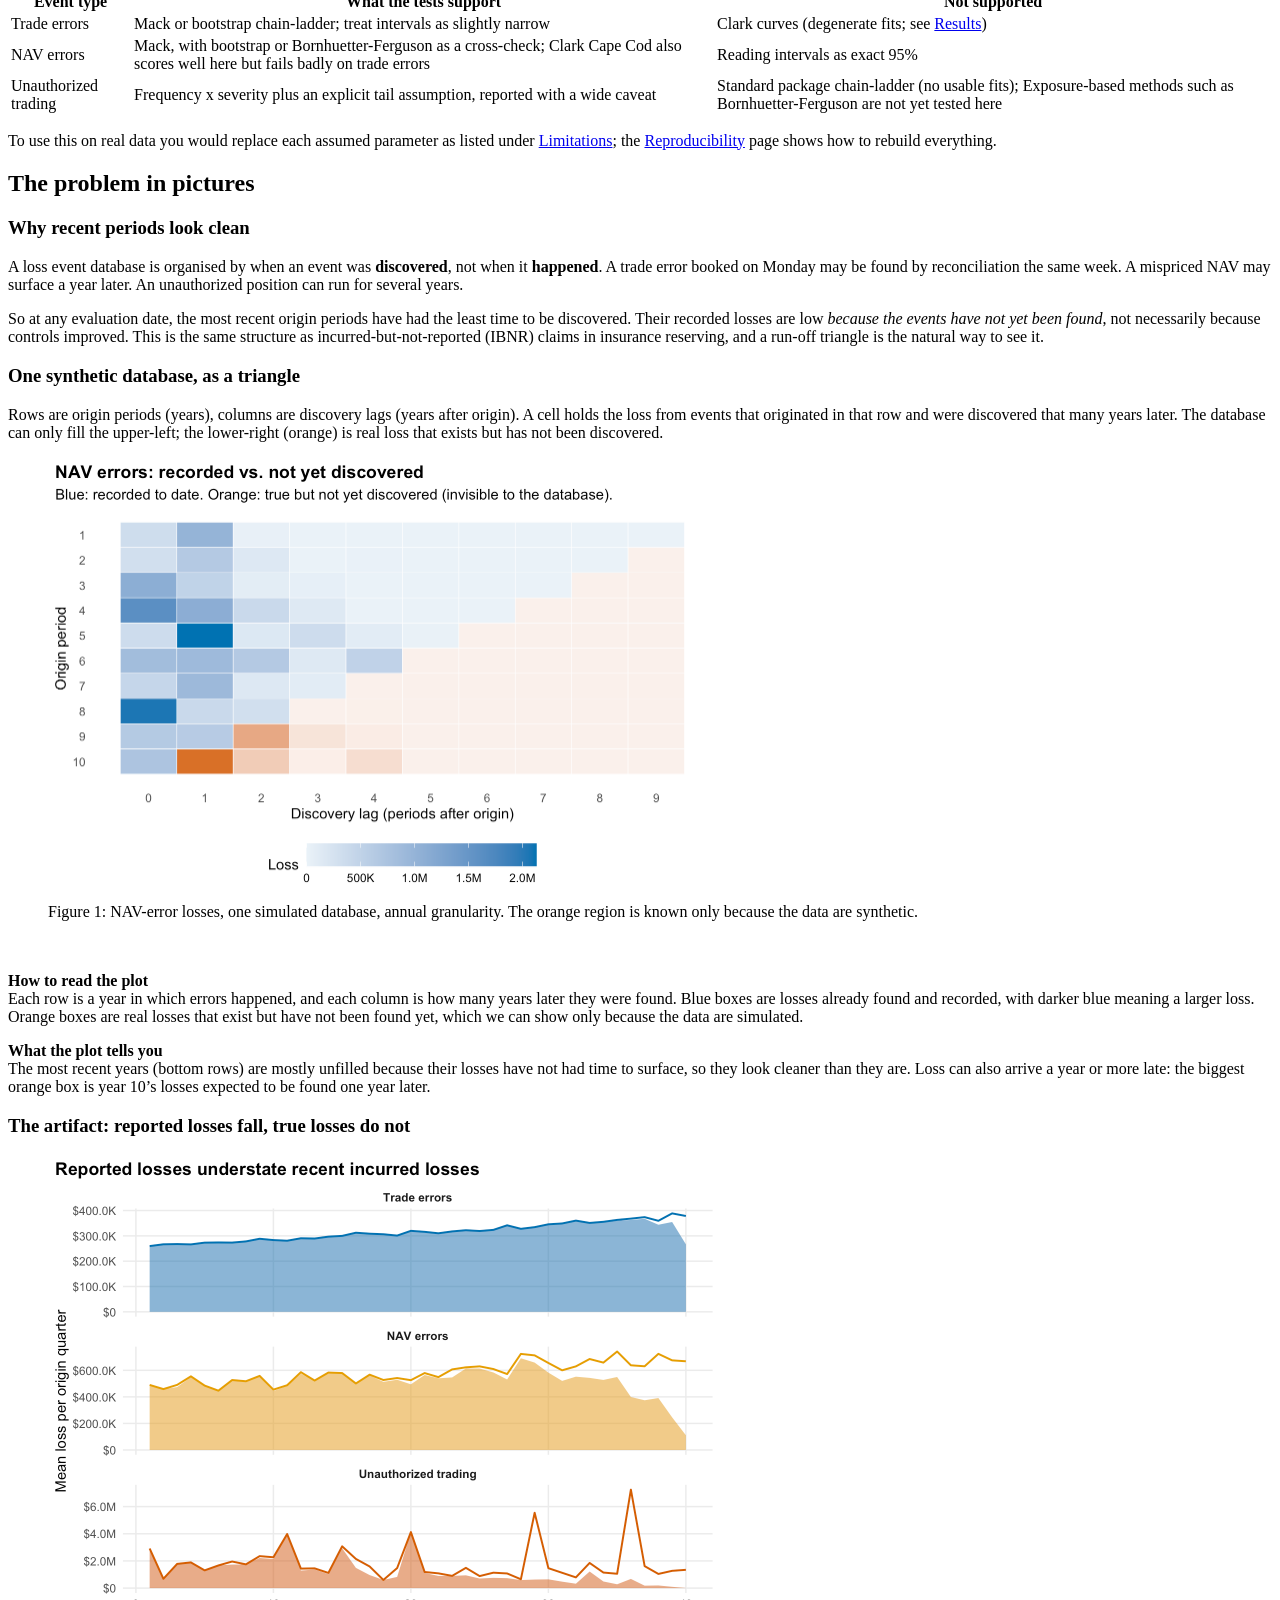
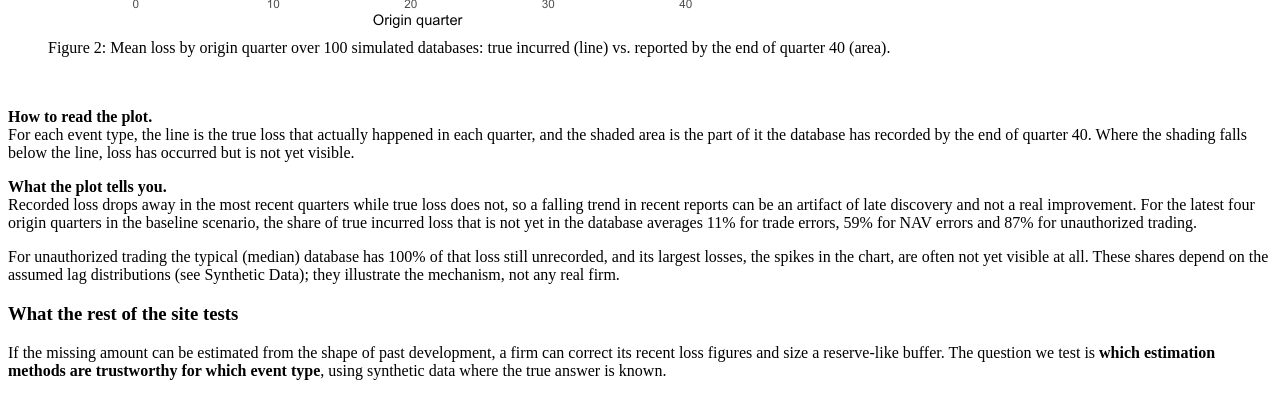
==== commit d878e5f0: "Plot and table content added." ====
--- a/docs/index.html
+++ b/docs/index.html
@@ -258,10 +258,11 @@
 </div>
 </div>
 </div>
+<p><strong>How to read the plot</strong> <br> Each row is a year in which errors happened, and each column is how many years later they were found. Blue boxes are losses already found and recorded, with darker blue meaning a larger loss. Orange boxes are real losses that exist but have not been found yet, which we can show only because the data are simulated.</p>
+<p><strong>What the plot tells you</strong> <br> The most recent years (bottom rows) are mostly unfilled because their losses have not had time to surface, so they look cleaner than they are. Loss can also arrive a year or more late: the biggest orange box is year 10’s losses expected to be found one year later.</p>
 </section>
 <section id="the-artifact-reported-losses-fall-true-losses-do-not" class="level3">
 <h3 class="anchored" data-anchor-id="the-artifact-reported-losses-fall-true-losses-do-not">The artifact: reported losses fall, true losses do not</h3>
-<p>Averaging 100 simulated databases, the figure below compares what the database <em>reports</em> for each origin quarter with the true incurred loss. The gap opens in the last few years and is widest for the event types with the longest detection lags.</p>
 <div class="cell">
 <div class="cell-output-display">
 <div id="fig-gap" class="quarto-float quarto-figure quarto-figure-center anchored">
@@ -276,7 +277,9 @@
 </div>
 </div>
 </div>
-<p>For the latest four origin quarters in the baseline scenario, the share of true incurred loss that is not yet in the database averages <strong>11%</strong> for trade errors, <strong>59%</strong> for NAV errors and <strong>87%</strong> for unauthorized trading (median 100%). These shares depend on the assumed lag distributions (see <a href="./data.html">Synthetic Data</a>); they illustrate the mechanism, not any real firm.</p>
+<p><strong>How to read the plot.</strong> <br> For each event type, the line is the true loss that actually happened in each quarter, and the shaded area is the part of it the database has recorded by the end of quarter 40. Where the shading falls below the line, loss has occurred but is not yet visible.</p>
+<p><strong>What the plot tells you.</strong> <br> Recorded loss drops away in the most recent quarters while true loss does not, so a falling trend in recent reports can be an artifact of late discovery and not a real improvement. For the latest four origin quarters in the baseline scenario, the share of true incurred loss that is not yet in the database averages 11% for trade errors, 59% for NAV errors and 87% for unauthorized trading. <br></p>
+<p>For unauthorized trading the typical (median) database has 100% of that loss still unrecorded, and its largest losses, the spikes in the chart, are often not yet visible at all. These shares depend on the assumed lag distributions (see Synthetic Data); they illustrate the mechanism, not any real firm.</p>
 </section>
 <section id="what-the-rest-of-the-site-tests" class="level3">
 <h3 class="anchored" data-anchor-id="what-the-rest-of-the-site-tests">What the rest of the site tests</h3>
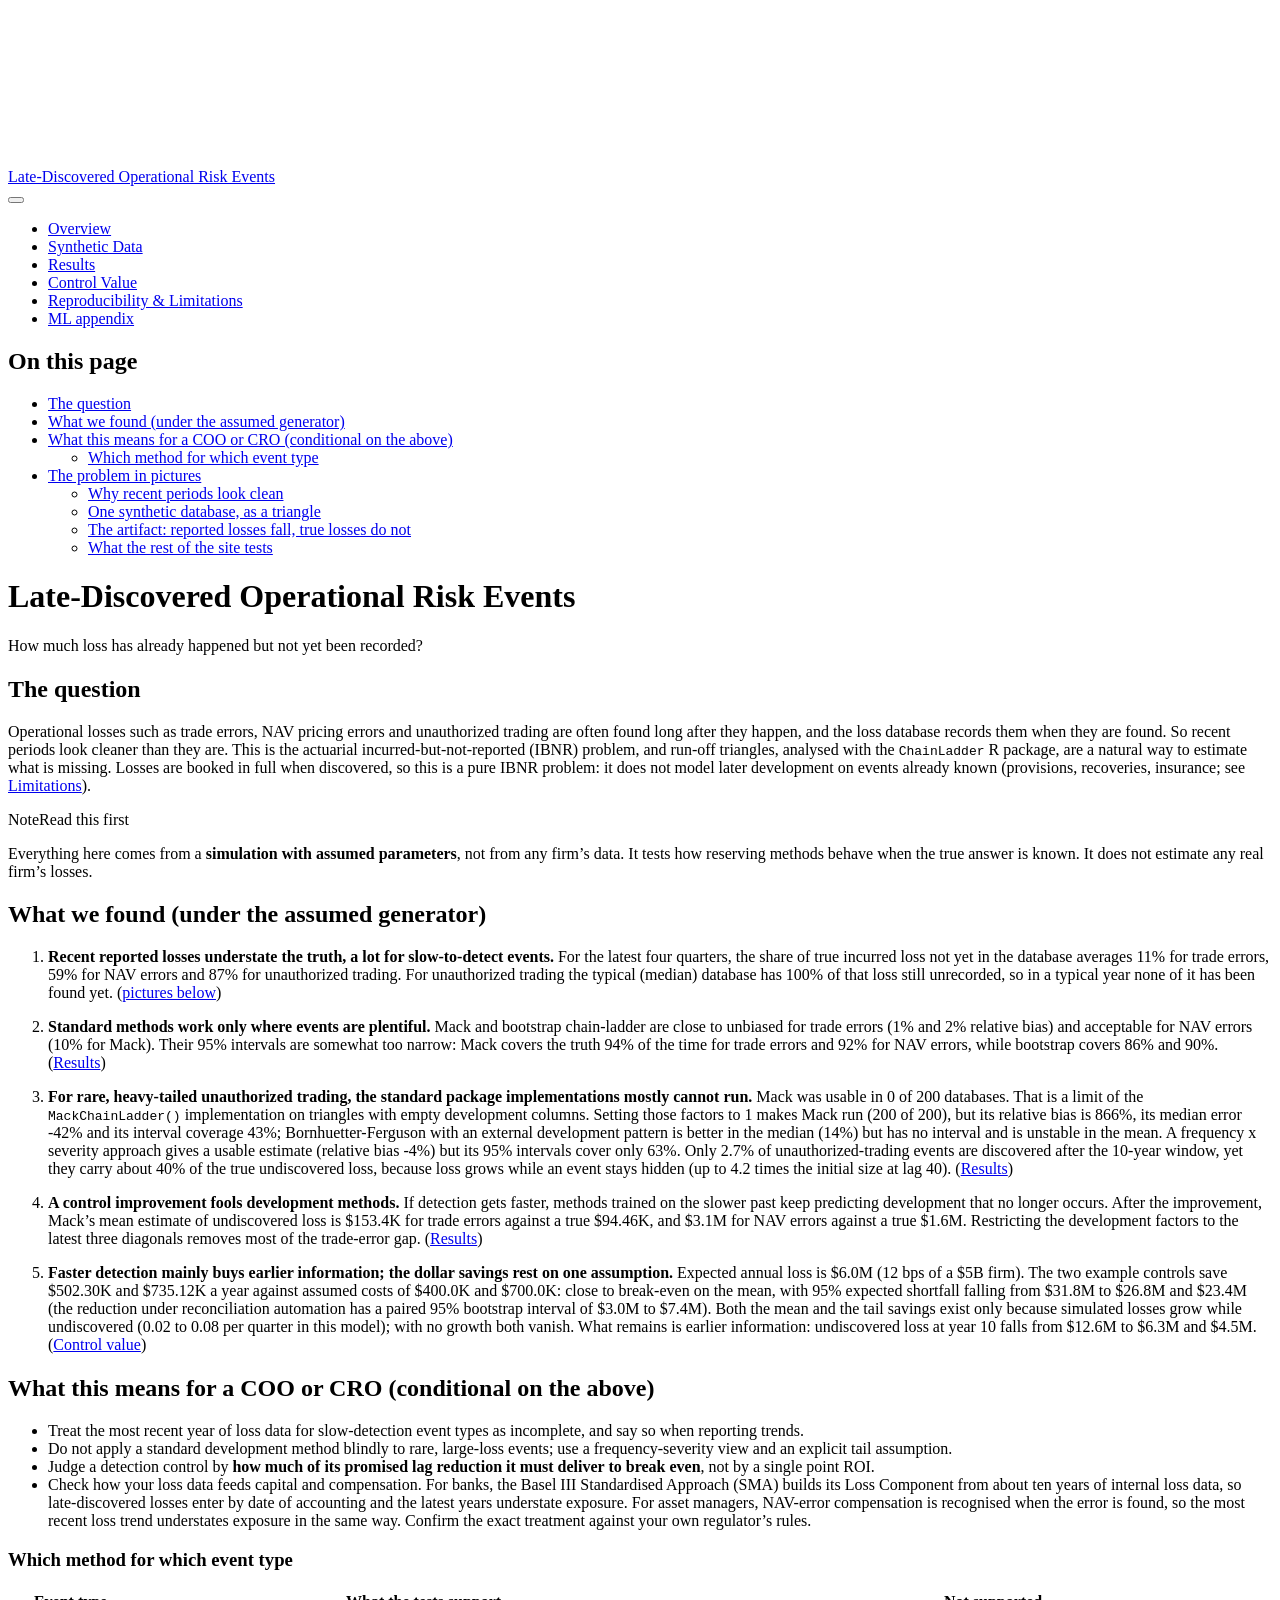
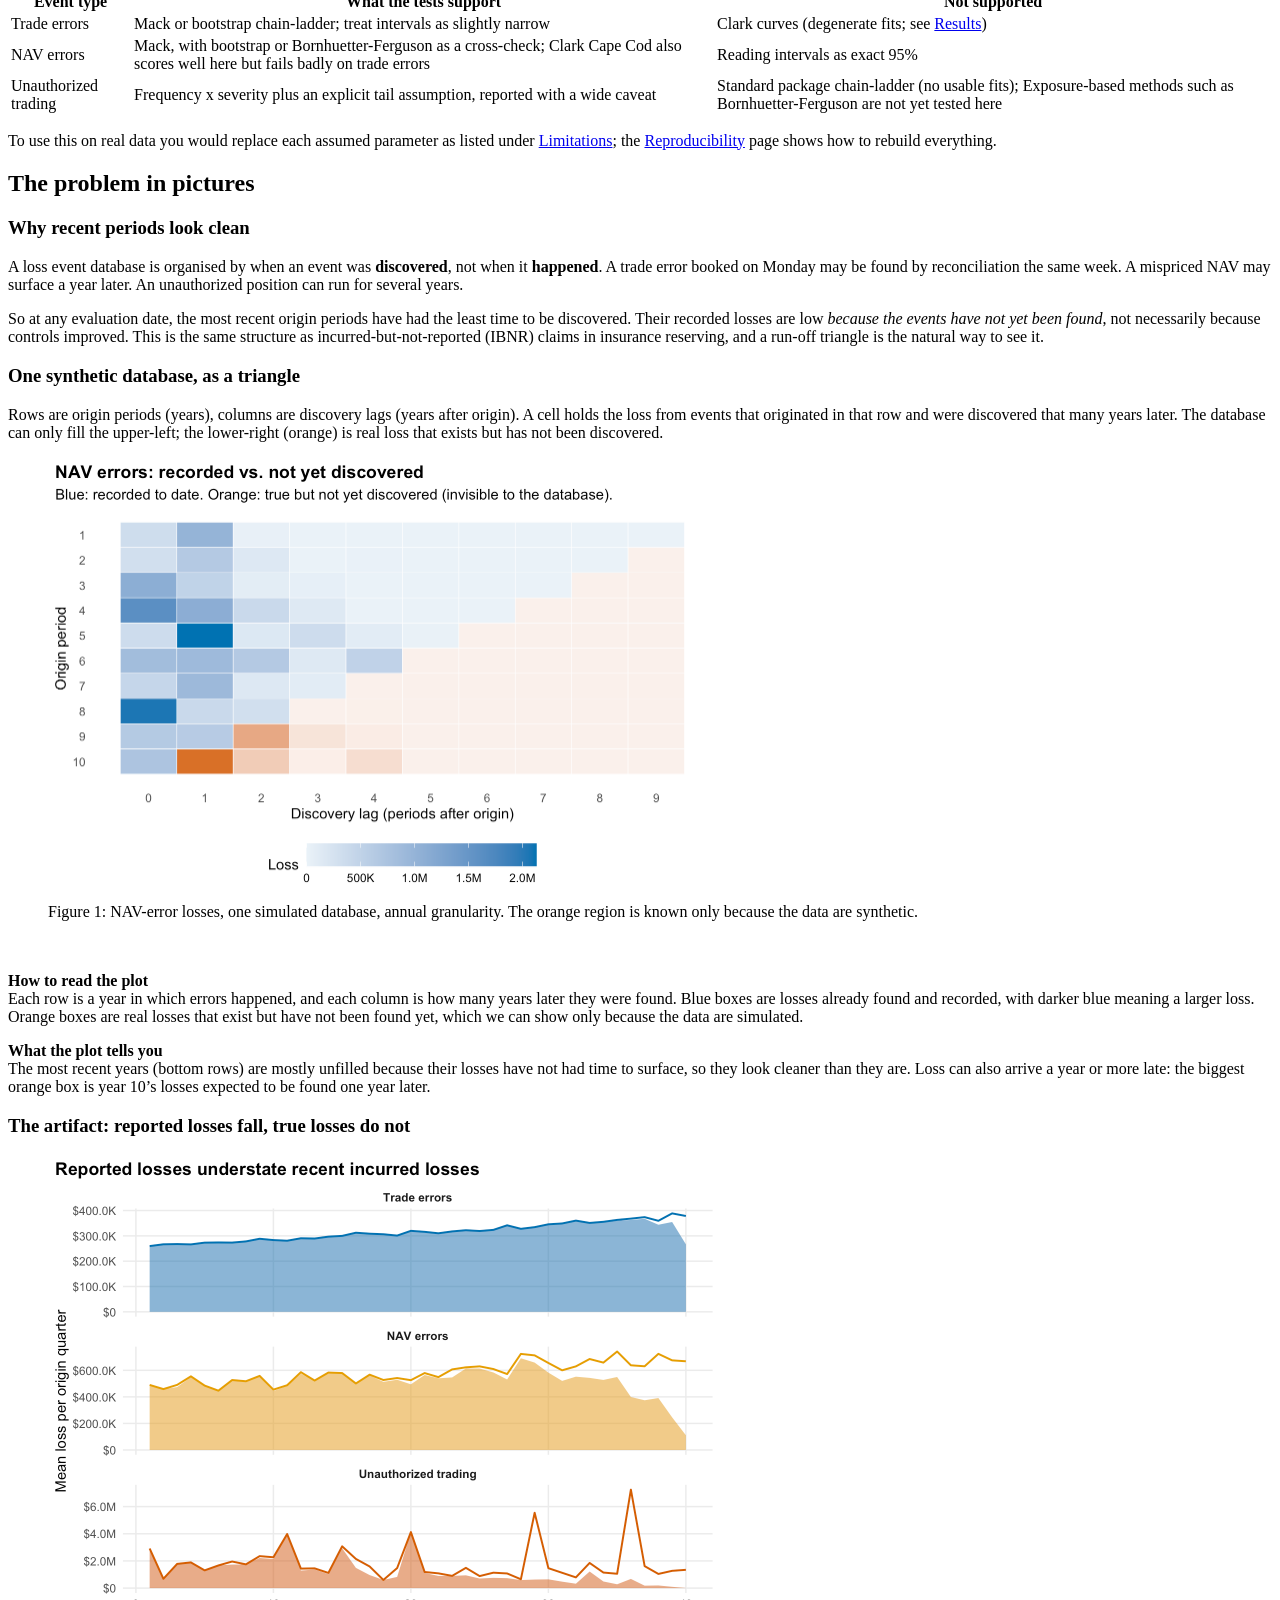
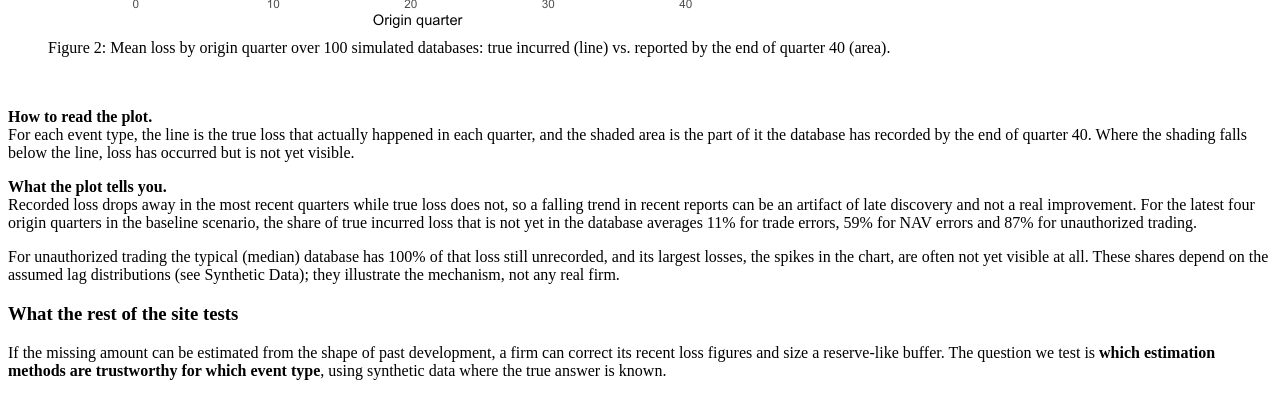
==== commit 8268431c: "Minor changes made to index.qmd" ====
--- a/docs/index.html
+++ b/docs/index.html
@@ -168,6 +168,9 @@
 </header>
 
 
+<section id="the-question" class="level2">
+<h2 class="anchored" data-anchor-id="the-question">The question</h2>
+<p>Operational losses such as trade errors, NAV pricing errors and unauthorized trading are often found long after they happen, and the loss database records them when they are found. So recent periods look cleaner than they are. This is the actuarial incurred-but-not-reported (IBNR) problem, and run-off triangles, analysed with the <code>ChainLadder</code> R package, are a natural way to estimate what is missing. Losses are booked in full when discovered, so this is a pure IBNR problem: it does not model later development on events already known (provisions, recoveries, insurance; see <a href="./reproducibility.html#sec-limitations">Limitations</a>).</p>
 <div class="callout callout-style-default callout-note callout-titled">
 <div class="callout-header d-flex align-content-center">
 <div class="callout-icon-container">
@@ -181,9 +184,6 @@
 <p>Everything here comes from a <strong>simulation with assumed parameters</strong>, not from any firm’s data. It tests how reserving methods behave when the true answer is known. It does not estimate any real firm’s losses.</p>
 </div>
 </div>
-<section id="the-question" class="level2">
-<h2 class="anchored" data-anchor-id="the-question">The question</h2>
-<p>Operational losses such as trade errors, NAV pricing errors and unauthorized trading are often found long after they happen, and the loss database records them when they are found. So recent periods look cleaner than they are. This is the actuarial incurred-but-not-reported (IBNR) problem, and run-off triangles, analysed with the <code>ChainLadder</code> R package, are a natural way to estimate what is missing. Losses are booked in full when discovered, so this is a pure IBNR problem: it does not model later development on events already known (provisions, recoveries, insurance; see <a href="./reproducibility.html#sec-limitations">Limitations</a>).</p>
 </section>
 <section id="what-we-found-under-the-assumed-generator" class="level2">
 <h2 class="anchored" data-anchor-id="what-we-found-under-the-assumed-generator">What we found (under the assumed generator)</h2>
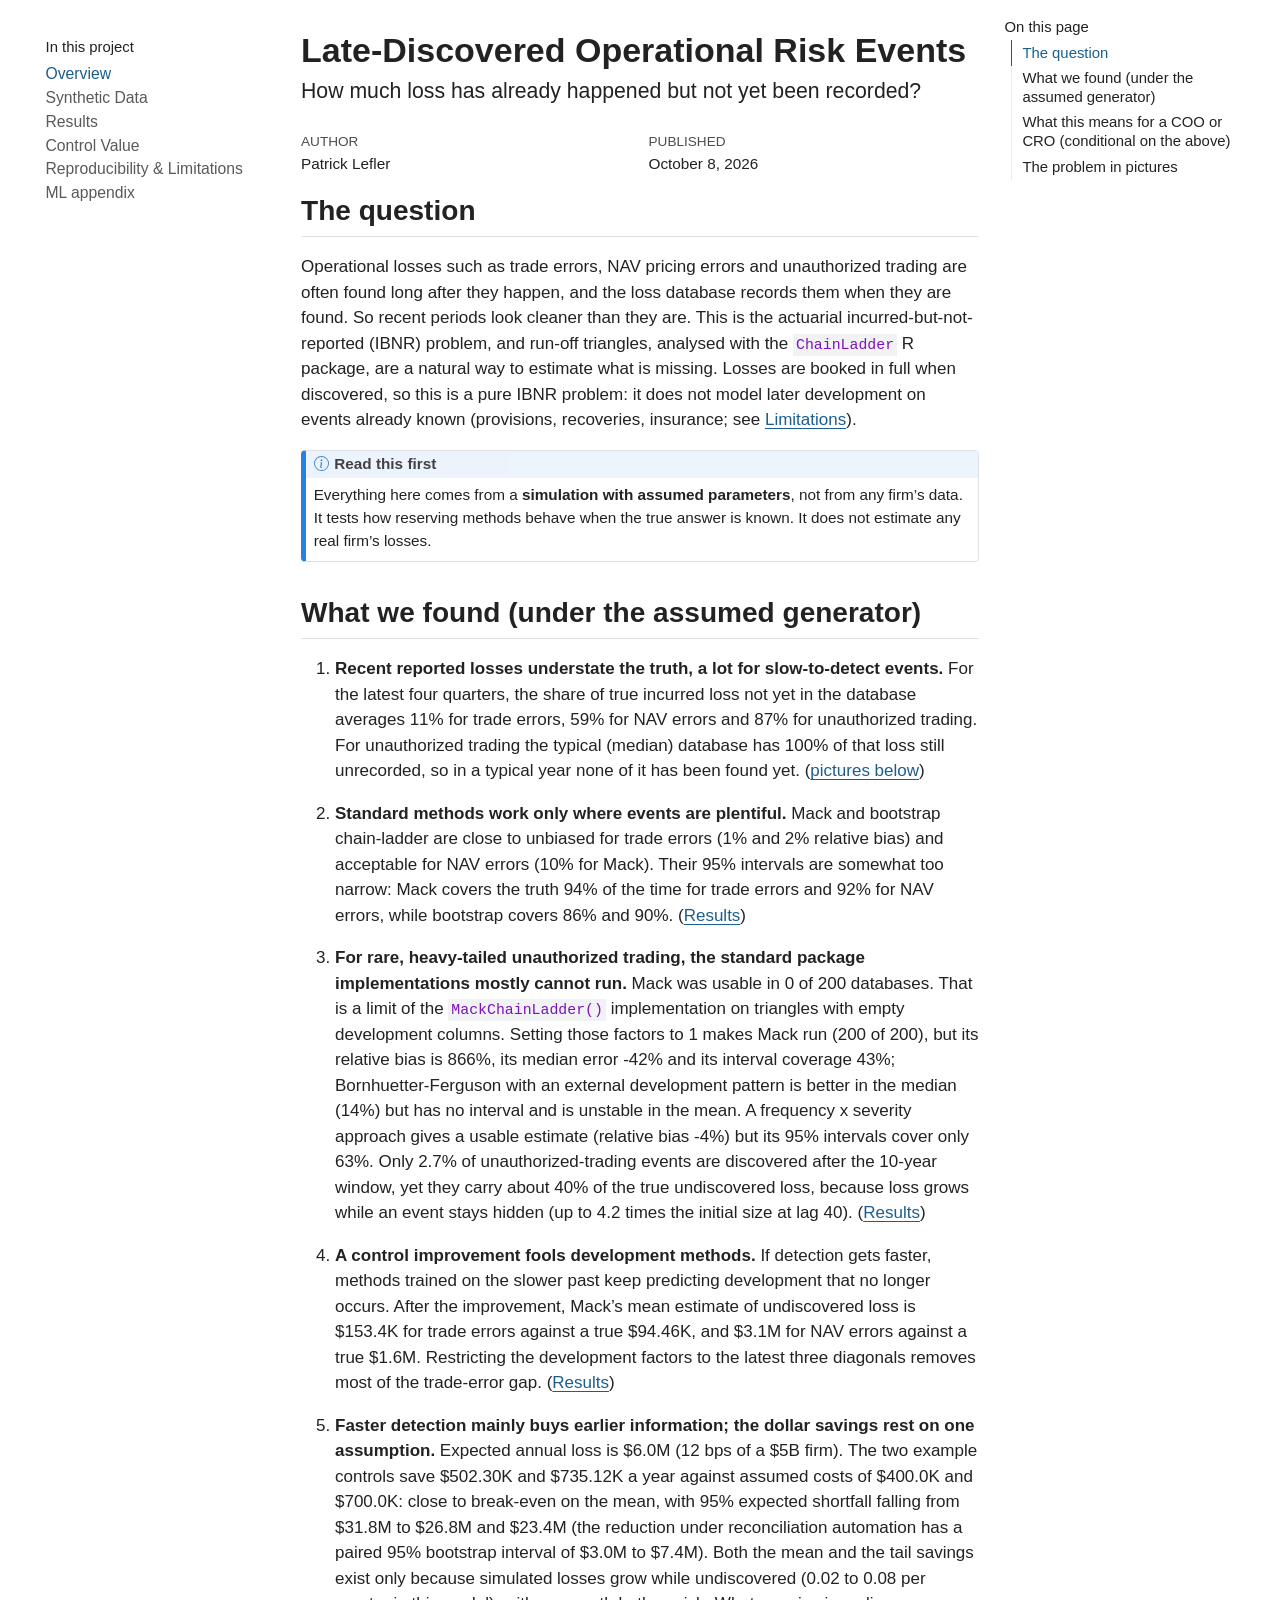
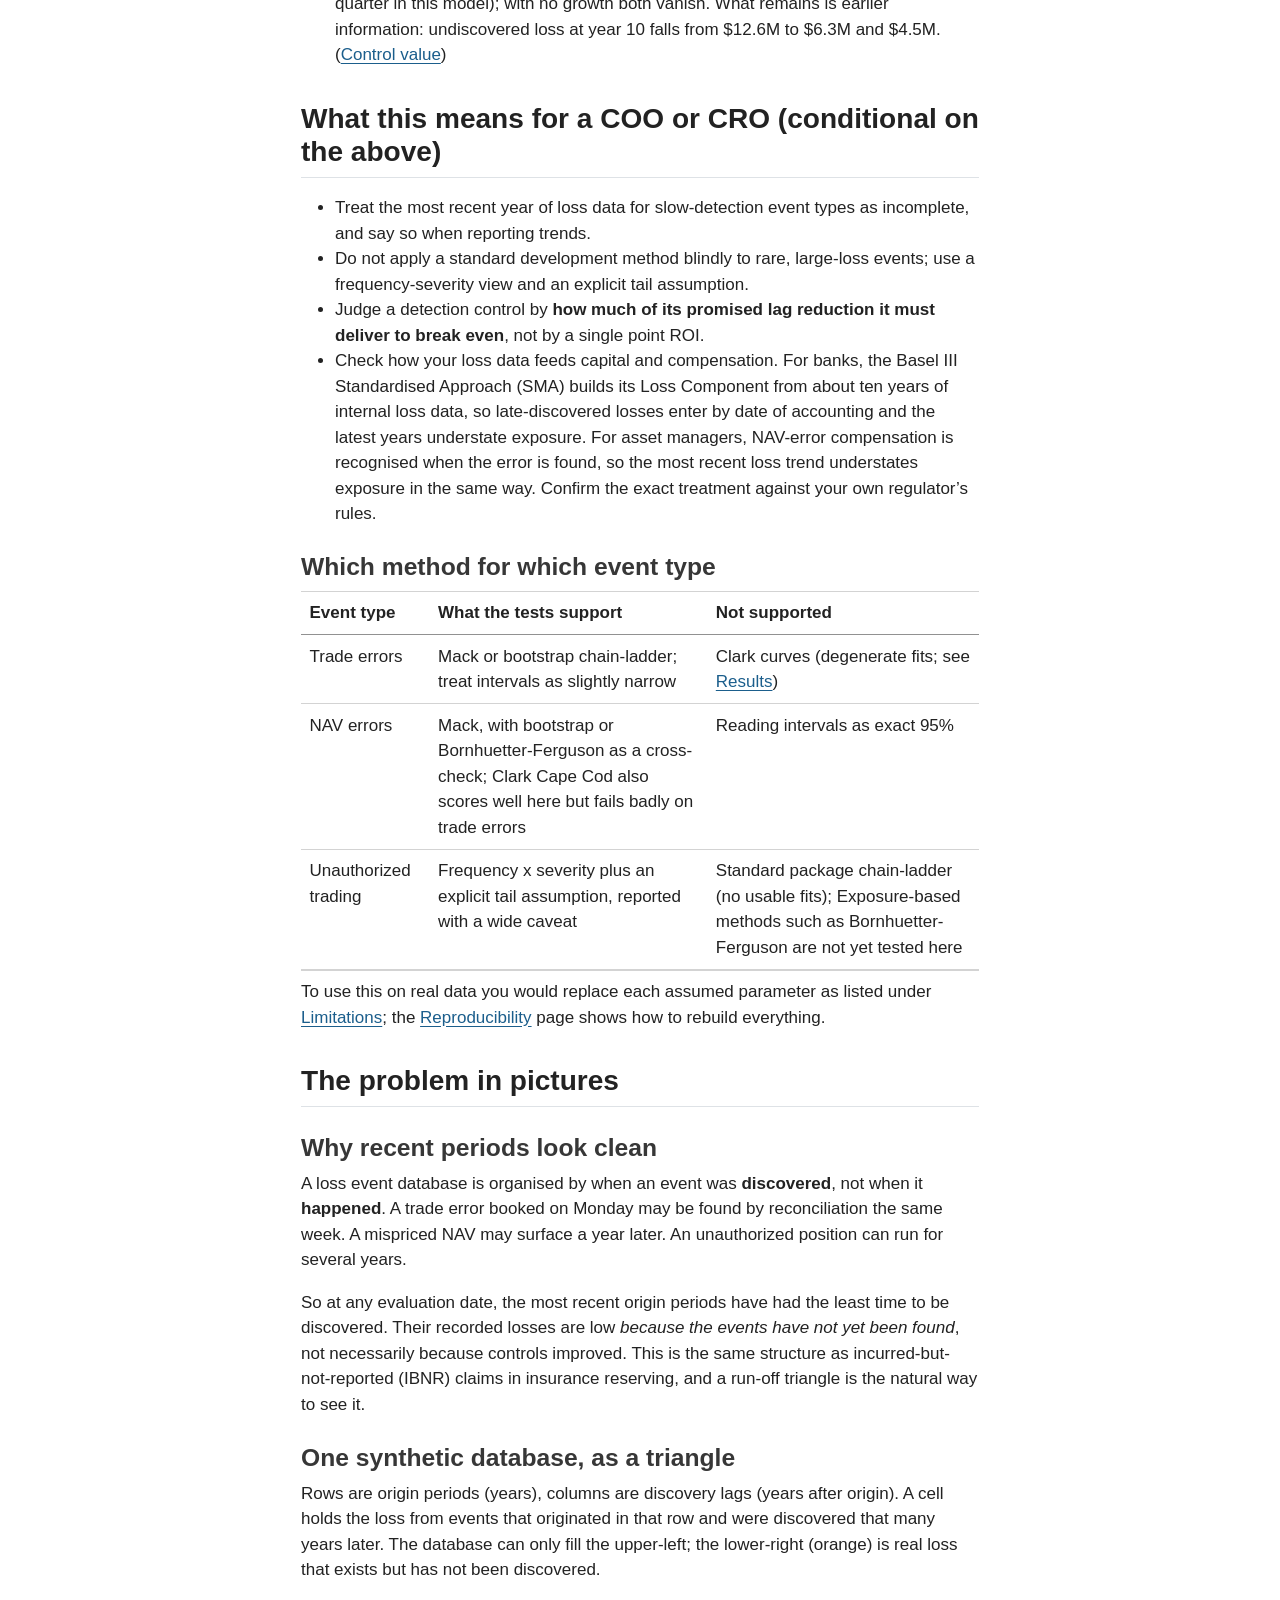
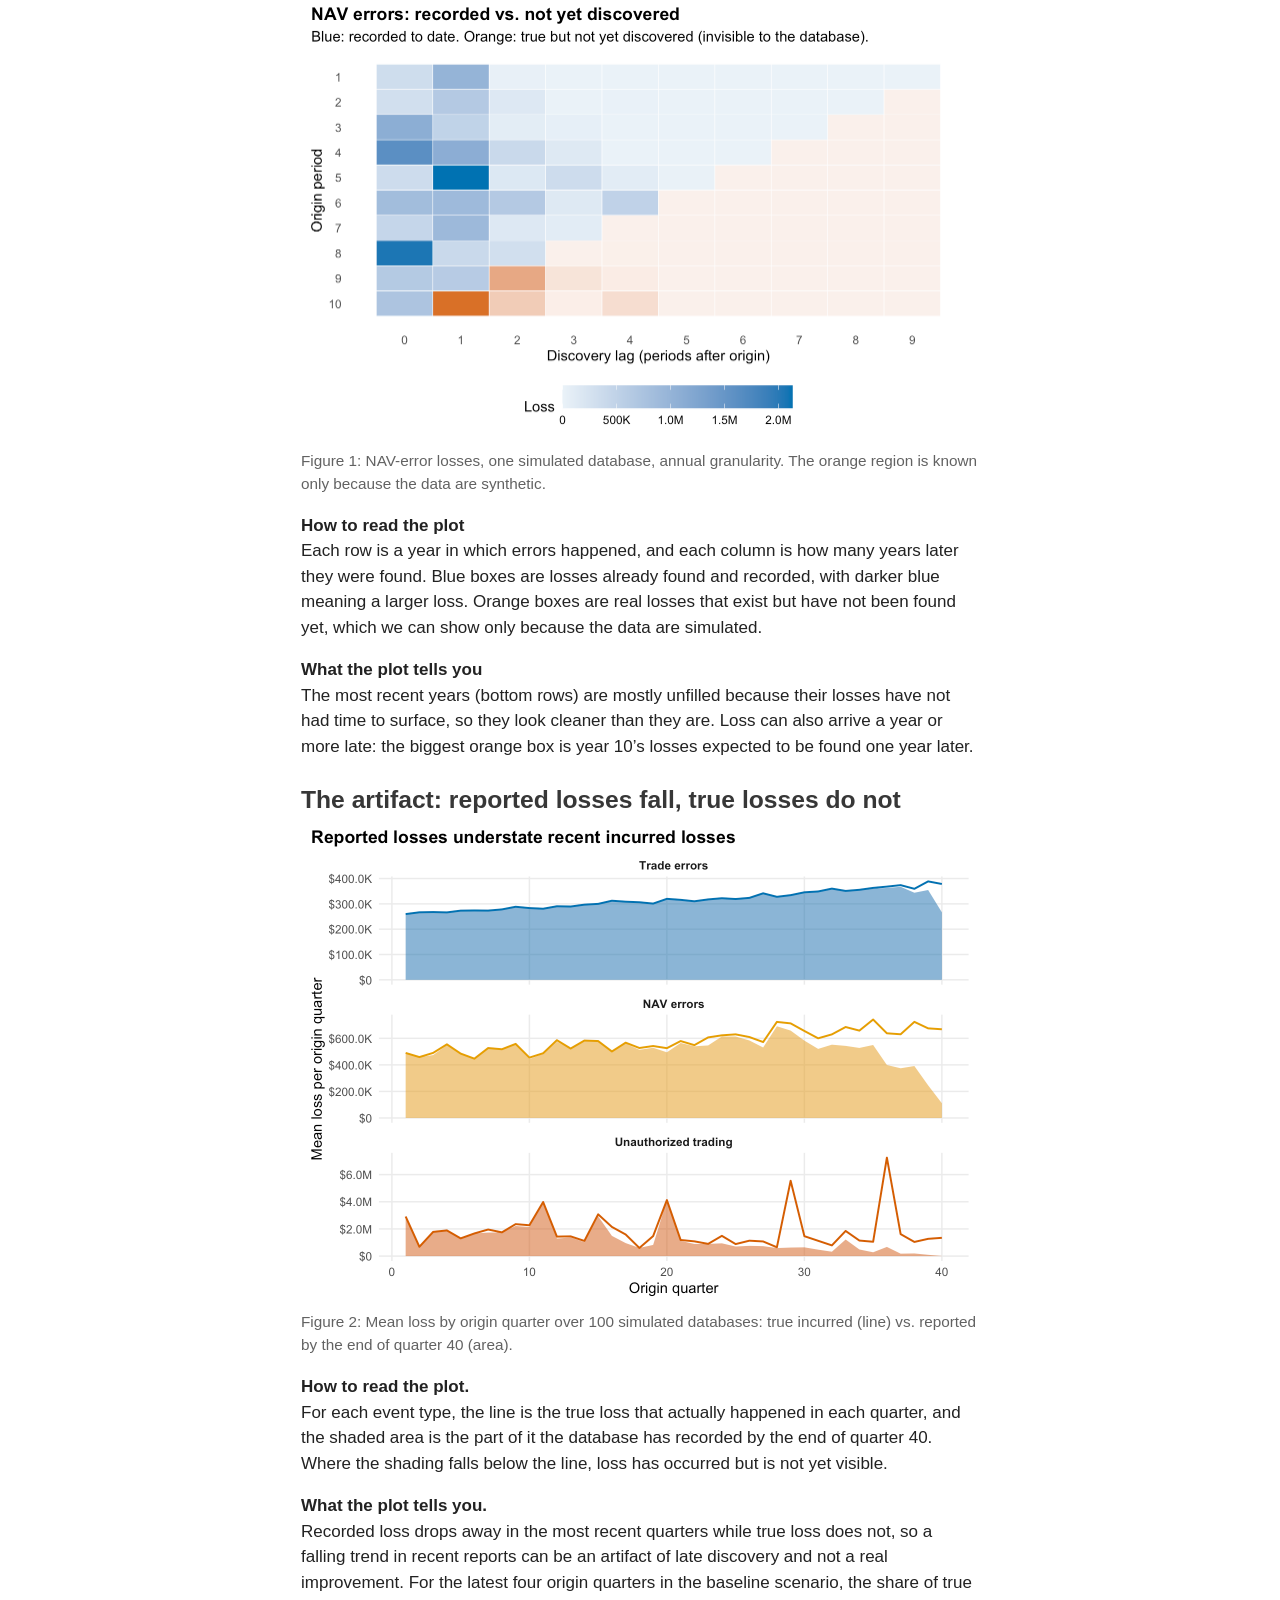
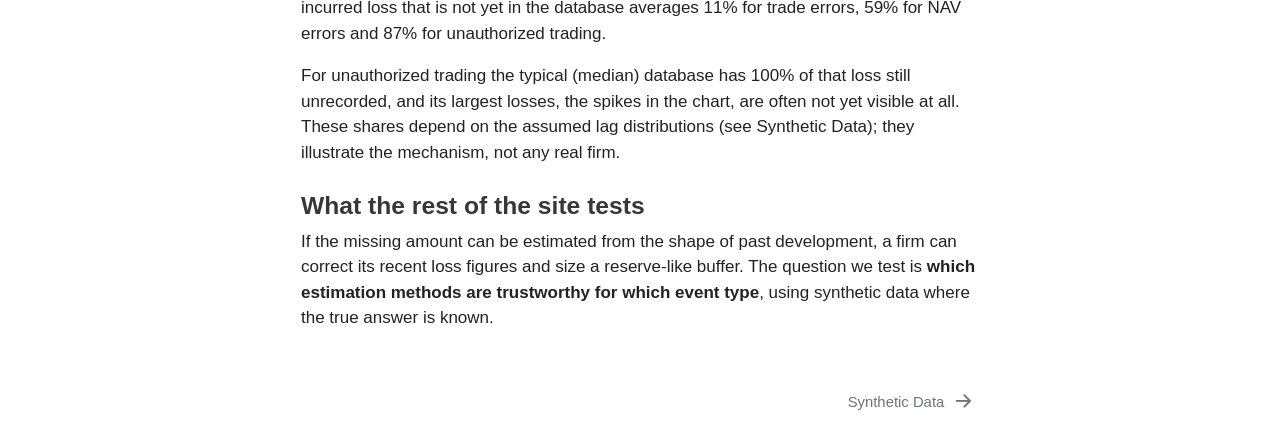
==== commit 51941637: "Updates quarto.yml file" ====
--- a/docs/index.html
+++ b/docs/index.html
@@ -6,6 +6,8 @@
 
 <meta name="viewport" content="width=device-width, initial-scale=1.0, user-scalable=yes">
 
+<meta name="author" content="Patrick Lefler">
+<meta name="dcterms.date" content="2026-10-08">
 
 <title>Late-Discovered Operational Risk Events</title>
 <style>
@@ -25,11 +27,8 @@
 
 <script src="site_libs/quarto-nav/quarto-nav.js"></script>
 <script src="site_libs/quarto-nav/headroom.min.js"></script>
+<link href="./data.html" rel="next">
 <script src="site_libs/clipboard/clipboard.min.js"></script>
-<script src="site_libs/quarto-search/autocomplete.umd.js"></script>
-<script src="site_libs/quarto-search/fuse.min.js"></script>
-<script src="site_libs/quarto-search/quarto-search.js"></script>
-<meta name="quarto:offset" content="./">
 <script src="site_libs/quarto-html/quarto.js" type="module"></script>
 <script src="site_libs/quarto-html/tabsets/tabsets.js" type="module"></script>
 <script src="site_libs/quarto-html/axe/axe-check.js" type="module"></script>
@@ -40,20 +39,8 @@
 <link href="site_libs/quarto-html/quarto-syntax-highlighting-587c61ba64f3a5504c4d52d930310e48.css" rel="stylesheet" id="quarto-text-highlighting-styles">
 <script src="site_libs/bootstrap/bootstrap.min.js"></script>
 <link href="site_libs/bootstrap/bootstrap-icons.css" rel="stylesheet">
-<link href="site_libs/bootstrap/bootstrap-5b4ad623e5705c0698d39aec6f10cf02.min.css" rel="stylesheet" append-hash="true" id="quarto-bootstrap" data-mode="light">
+<link href="site_libs/bootstrap/bootstrap-27a998fbd444cbea4325d855b637c53e.min.css" rel="stylesheet" append-hash="true" id="quarto-bootstrap" data-mode="light">
 <script id="quarto-search-options" type="application/json">{
-  "location": "navbar",
-  "copy-button": false,
-  "collapse-after": 3,
-  "panel-placement": "end",
-  "type": "overlay",
-  "limit": 50,
-  "keyboard-shortcut": [
-    "f",
-    "/",
-    "s"
-  ],
-  "show-item-context": false,
   "language": {
     "search-no-results-text": "No results",
     "search-matching-documents-text": "matching documents",
@@ -72,57 +59,72 @@
 
 </head>
 
-<body class="nav-fixed quarto-light">
+<body class="nav-sidebar floating quarto-light">
 
 <div id="quarto-search-results"></div>
   <header id="quarto-header" class="headroom fixed-top">
-    <nav class="navbar navbar-expand-lg " data-bs-theme="dark">
-      <div class="navbar-container container-fluid">
-      <div class="navbar-brand-container mx-auto">
-    <a class="navbar-brand" href="./index.html">
-    <span class="navbar-title">Late-Discovered Operational Risk Events</span>
-    </a>
-  </div>
-            <div id="quarto-search" class="" title="Search"></div>
-          <button class="navbar-toggler" type="button" data-bs-toggle="collapse" data-bs-target="#navbarCollapse" aria-controls="navbarCollapse" role="menu" aria-expanded="false" aria-label="Toggle navigation" onclick="if (window.quartoToggleHeadroom) { window.quartoToggleHeadroom(); }">
-  <span class="navbar-toggler-icon"></span>
-</button>
-          <div class="collapse navbar-collapse" id="navbarCollapse">
-            <ul class="navbar-nav navbar-nav-scroll me-auto">
-  <li class="nav-item">
-    <a class="nav-link active" href="./index.html" aria-current="page"> 
-<span class="menu-text">Overview</span></a>
-  </li>  
-  <li class="nav-item">
-    <a class="nav-link" href="./data.html"> 
-<span class="menu-text">Synthetic Data</span></a>
-  </li>  
-  <li class="nav-item">
-    <a class="nav-link" href="./results.html"> 
-<span class="menu-text">Results</span></a>
-  </li>  
-  <li class="nav-item">
-    <a class="nav-link" href="./controls.html"> 
-<span class="menu-text">Control Value</span></a>
-  </li>  
-  <li class="nav-item">
-    <a class="nav-link" href="./reproducibility.html"> 
-<span class="menu-text">Reproducibility &amp; Limitations</span></a>
-  </li>  
-  <li class="nav-item">
-    <a class="nav-link" href="./ml-appendix.html"> 
-<span class="menu-text">ML appendix</span></a>
-  </li>  
-</ul>
-          </div> <!-- /navcollapse -->
-            <div class="quarto-navbar-tools">
-</div>
-      </div> <!-- /container-fluid -->
-    </nav>
+  <nav class="quarto-secondary-nav">
+    <div class="container-fluid d-flex">
+      <button type="button" class="quarto-btn-toggle btn" data-bs-toggle="collapse" role="button" data-bs-target=".quarto-sidebar-collapse-item" aria-controls="quarto-sidebar" aria-expanded="false" aria-label="Toggle sidebar navigation" onclick="if (window.quartoToggleHeadroom) { window.quartoToggleHeadroom(); }">
+        <i class="bi bi-layout-text-sidebar-reverse"></i>
+      </button>
+        <nav class="quarto-page-breadcrumbs" aria-label="breadcrumb"><ol class="breadcrumb"><li class="breadcrumb-item"><a href="./index.html">Overview</a></li></ol></nav>
+        <a class="flex-grow-1" role="navigation" data-bs-toggle="collapse" data-bs-target=".quarto-sidebar-collapse-item" aria-controls="quarto-sidebar" aria-expanded="false" aria-label="Toggle sidebar navigation" onclick="if (window.quartoToggleHeadroom) { window.quartoToggleHeadroom(); }">      
+        </a>
+    </div>
+  </nav>
 </header>
 <!-- content -->
-<div id="quarto-content" class="quarto-container page-columns page-rows-contents page-layout-article page-navbar">
+<div id="quarto-content" class="quarto-container page-columns page-rows-contents page-layout-article">
 <!-- sidebar -->
+  <nav id="quarto-sidebar" class="sidebar collapse collapse-horizontal quarto-sidebar-collapse-item sidebar-navigation floating overflow-auto">
+    <div class="pt-lg-2 mt-2 text-left sidebar-header">
+    <div class="sidebar-title mb-0 py-0">
+      <a href="./">Late-Discovered Operational Risk Events</a> 
+    </div>
+      </div>
+    <div class="sidebar-menu-container"> 
+    <ul class="list-unstyled mt-1">
+        <li class="sidebar-item">
+  <div class="sidebar-item-container"> 
+  <a href="./index.html" class="sidebar-item-text sidebar-link active">
+ <span class="menu-text">Overview</span></a>
+  </div>
+</li>
+        <li class="sidebar-item">
+  <div class="sidebar-item-container"> 
+  <a href="./data.html" class="sidebar-item-text sidebar-link">
+ <span class="menu-text">Synthetic Data</span></a>
+  </div>
+</li>
+        <li class="sidebar-item">
+  <div class="sidebar-item-container"> 
+  <a href="./results.html" class="sidebar-item-text sidebar-link">
+ <span class="menu-text">Results</span></a>
+  </div>
+</li>
+        <li class="sidebar-item">
+  <div class="sidebar-item-container"> 
+  <a href="./controls.html" class="sidebar-item-text sidebar-link">
+ <span class="menu-text">Control Value</span></a>
+  </div>
+</li>
+        <li class="sidebar-item">
+  <div class="sidebar-item-container"> 
+  <a href="./reproducibility.html" class="sidebar-item-text sidebar-link">
+ <span class="menu-text">Reproducibility &amp; Limitations</span></a>
+  </div>
+</li>
+        <li class="sidebar-item">
+  <div class="sidebar-item-container"> 
+  <a href="./ml-appendix.html" class="sidebar-item-text sidebar-link">
+ <span class="menu-text">ML appendix</span></a>
+  </div>
+</li>
+    </ul>
+    </div>
+</nav>
+<div id="quarto-sidebar-glass" class="quarto-sidebar-collapse-item" data-bs-toggle="collapse" data-bs-target=".quarto-sidebar-collapse-item"></div>
 <!-- margin-sidebar -->
     <div id="quarto-margin-sidebar" class="sidebar margin-sidebar">
         <nav id="TOC" role="doc-toc" class="toc-active">
@@ -158,7 +160,19 @@
 
 <div class="quarto-title-meta">
 
+    <div>
+    <div class="quarto-title-meta-heading">Author</div>
+    <div class="quarto-title-meta-contents">
+             <p>Patrick Lefler </p>
+          </div>
+  </div>
     
+    <div>
+    <div class="quarto-title-meta-heading">Published</div>
+    <div class="quarto-title-meta-contents">
+      <p class="date">October 8, 2026</p>
+    </div>
+  </div>
   
     
   </div>
@@ -690,6 +704,15 @@
     }
   });
   </script>
+<nav class="page-navigation">
+  <div class="nav-page nav-page-previous">
+  </div>
+  <div class="nav-page nav-page-next">
+      <a href="./data.html" class="pagination-link" aria-label="Synthetic Data">
+        <span class="nav-page-text">Synthetic Data</span> <i class="bi bi-arrow-right-short"></i>
+      </a>
+  </div>
+</nav>
 </div> <!-- /content -->
 
 
